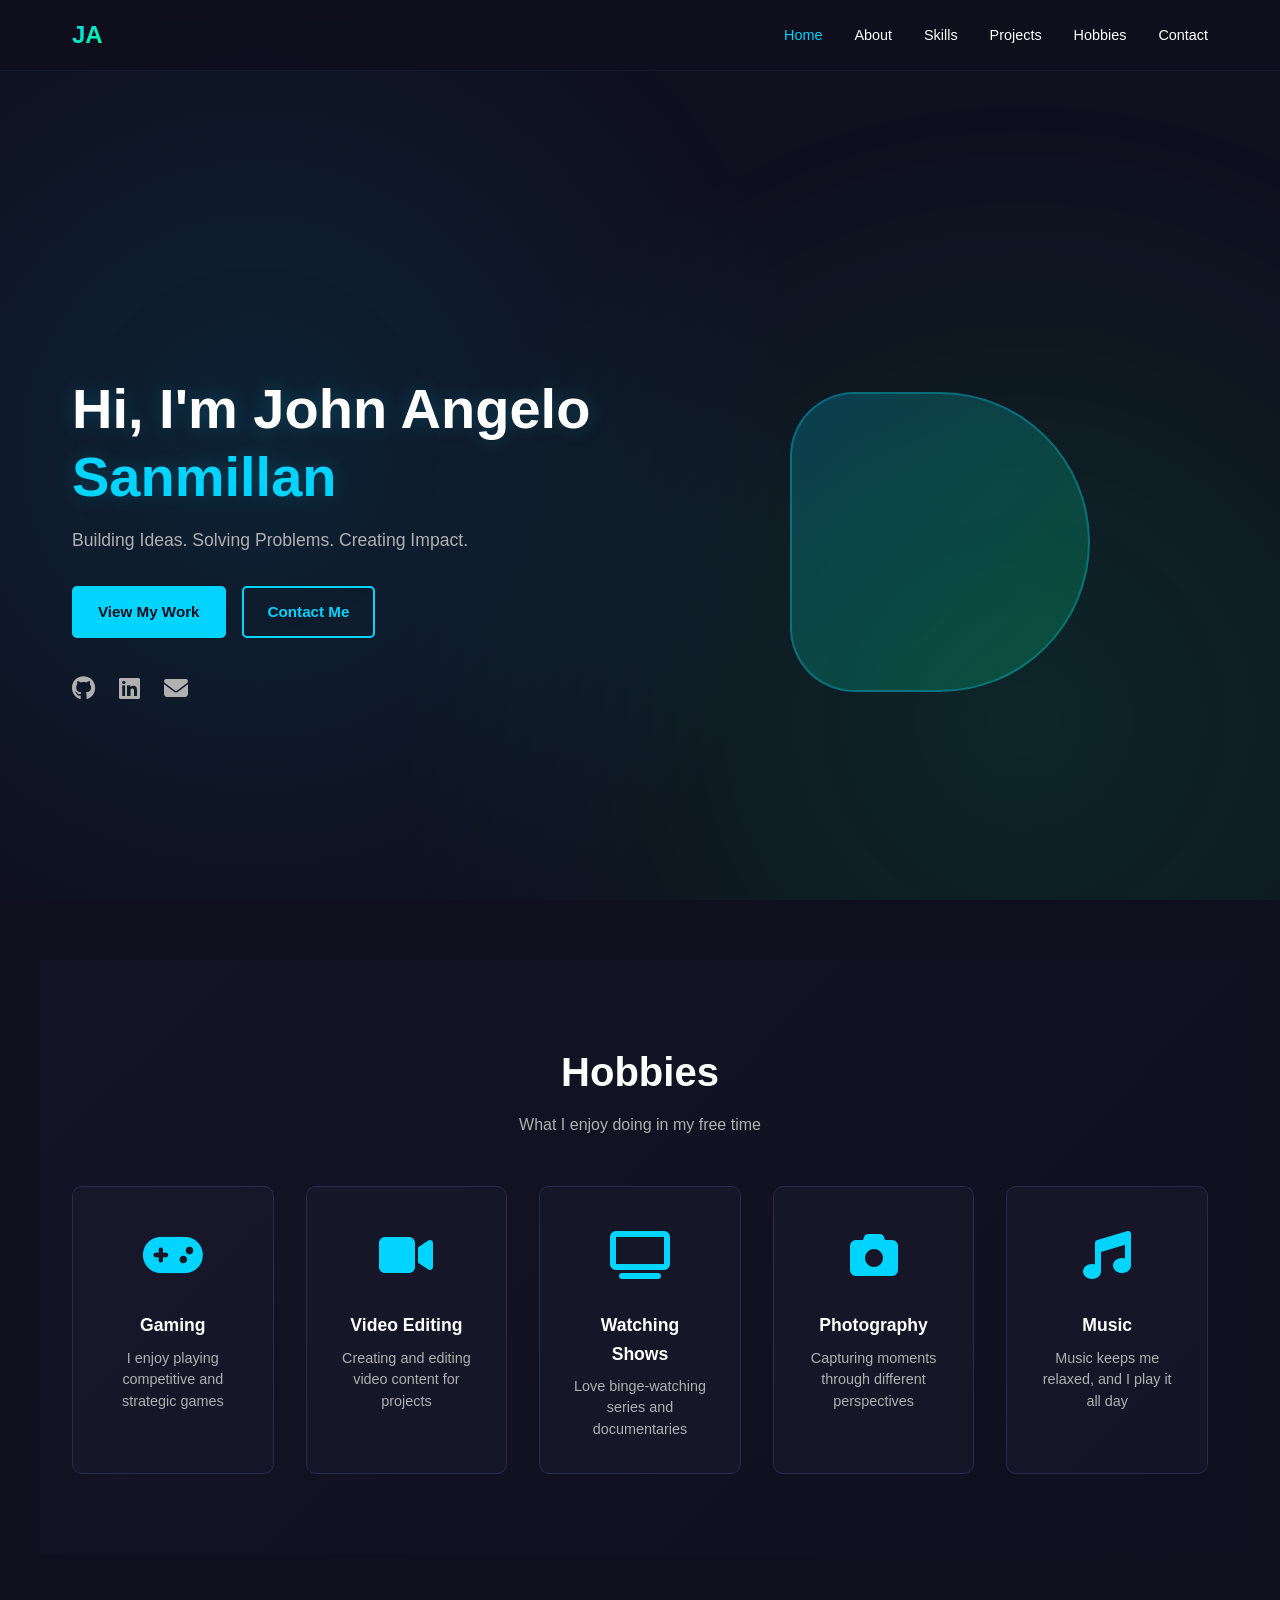
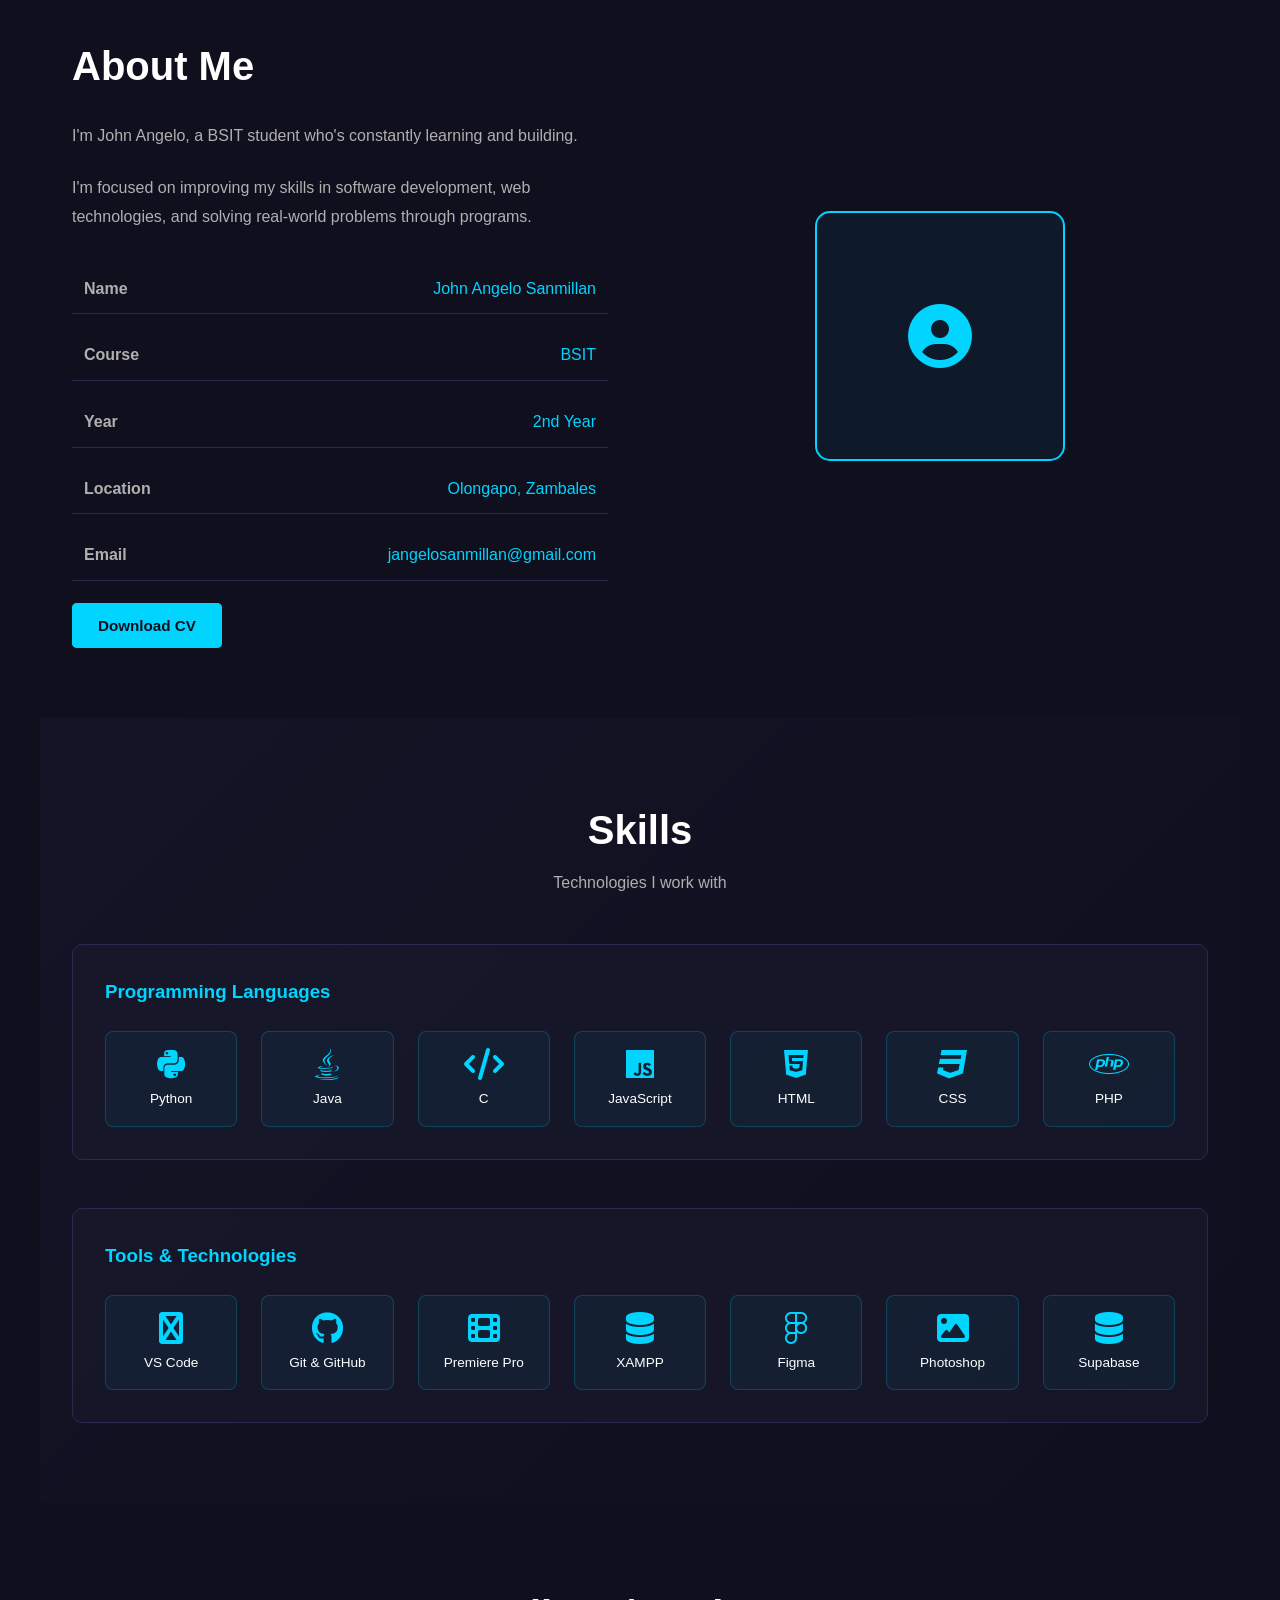
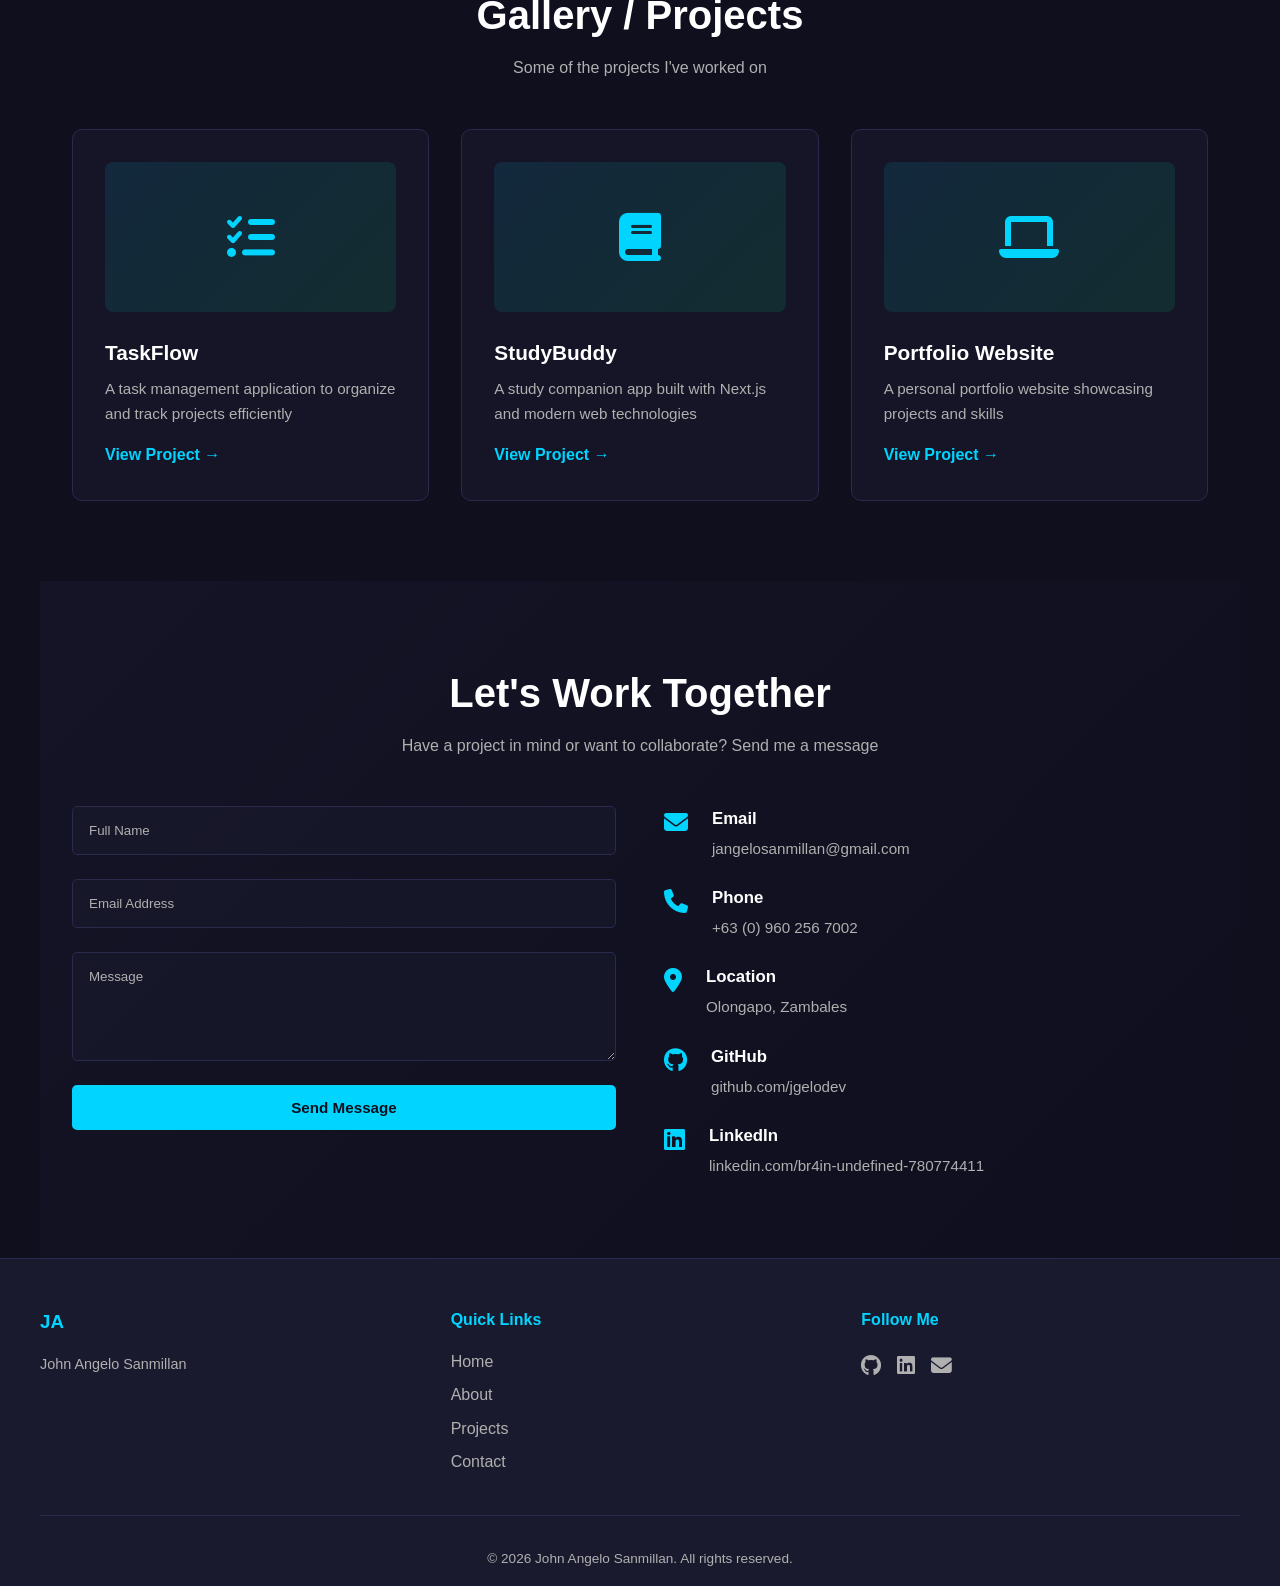
==== index.html @ e3acbece "Initial portfolio commit" ====
<!DOCTYPE html>
<html lang="en">
<head>
    <meta charset="UTF-8">
    <meta name="viewport" content="width=device-width, initial-scale=1.0">
    <title>John Angelo Sanmillan - Portfolio</title>
    <link rel="stylesheet" href="styles.css">
    <link rel="stylesheet" href="https://cdnjs.cloudflare.com/ajax/libs/font-awesome/6.4.0/css/all.min.css">
</head>
<body>
    <!-- Navigation -->
    <nav class="navbar">
        <div class="nav-container">
            <div class="logo">JA</div>
            <ul class="nav-menu">
                <li><a href="#home" class="nav-link">Home</a></li>
                <li><a href="#about" class="nav-link">About</a></li>
                <li><a href="#skills" class="nav-link">Skills</a></li>
                <li><a href="#projects" class="nav-link">Projects</a></li>
                <li><a href="#hobbies" class="nav-link">Hobbies</a></li>
                <li><a href="#contact" class="nav-link">Contact</a></li>
            </ul>
            <div class="hamburger">
                <span></span>
                <span></span>
                <span></span>
            </div>
        </div>
    </nav>

    <!-- Hero Section -->
    <section id="home" class="hero">
        <div class="hero-content">
            <h1>Hi, I'm John Angelo<br><span class="highlight">Sanmillan</span></h1>
            <p class="tagline">Building Ideas. Solving Problems. Creating Impact.</p>
            <div class="hero-buttons">
                <a href="#projects" class="btn btn-primary">View My Work</a>
                <a href="#contact" class="btn btn-secondary">Contact Me</a>
            </div>
            <div class="social-links">
                <a href="https://github.com" target="_blank" rel="noopener noreferrer" aria-label="GitHub"><i class="fab fa-github"></i></a>
                <a href="https://linkedin.com" target="_blank" rel="noopener noreferrer" aria-label="LinkedIn"><i class="fab fa-linkedin"></i></a>
                <a href="mailto:jangelosanmillan@gmail.com" aria-label="Email"><i class="fas fa-envelope"></i></a>
            </div>
        </div>
        <div class="hero-illustration">
            <div class="floating-shape"></div>
        </div>
    </section>

    <!-- Hobbies Section -->
    <section id="hobbies" class="hobbies">
        <h2>Hobbies</h2>
        <p class="section-subtitle">What I enjoy doing in my free time</p>
        <div class="hobbies-grid">
            <div class="hobby-card">
                <div class="hobby-icon">
                    <i class="fas fa-gamepad"></i>
                </div>
                <h3>Gaming</h3>
                <p>I enjoy playing competitive and strategic games</p>
            </div>
            <div class="hobby-card">
                <div class="hobby-icon">
                    <i class="fas fa-video"></i>
                </div>
                <h3>Video Editing</h3>
                <p>Creating and editing video content for projects</p>
            </div>
            <div class="hobby-card">
                <div class="hobby-icon">
                    <i class="fas fa-tv"></i>
                </div>
                <h3>Watching Shows</h3>
                <p>Love binge-watching series and documentaries</p>
            </div>
            <div class="hobby-card">
                <div class="hobby-icon">
                    <i class="fas fa-camera"></i>
                </div>
                <h3>Photography</h3>
                <p>Capturing moments through different perspectives</p>
            </div>
            <div class="hobby-card">
                <div class="hobby-icon">
                    <i class="fas fa-music"></i>
                </div>
                <h3>Music</h3>
                <p>Music keeps me relaxed, and I play it all day</p>
            </div>
        </div>
    </section>

    <!-- About Section -->
    <section id="about" class="about">
        <div class="about-content">
            <h2>About Me</h2>
            <p>I'm John Angelo, a BSIT student who's constantly learning and building.</p>
            <p>I'm focused on improving my skills in software development, web technologies, and solving real-world problems through programs.</p>
            <div class="about-info">
                <div class="info-item">
                    <span class="label">Name</span>
                    <span class="value">John Angelo Sanmillan</span>
                </div>
                <div class="info-item">
                    <span class="label">Course</span>
                    <span class="value">BSIT</span>
                </div>
                <div class="info-item">
                    <span class="label">Year</span>
                    <span class="value">2nd Year</span>
                </div>
                <div class="info-item">
                    <span class="label">Location</span>
                    <span class="value">Olongapo, Zambales</span>
                </div>
                <div class="info-item">
                    <span class="label">Email</span>
                    <span class="value">jangelosanmillan@gmail.com</span>
                </div>
            </div>
            <a href="#" class="btn btn-primary">Download CV</a>
        </div>
        <div class="about-image">
            <div class="image-placeholder">
                <i class="fas fa-user-circle"></i>
            </div>
        </div>
    </section>

    <!-- Skills Section -->
    <section id="skills" class="skills">
        <h2>Skills</h2>
        <p class="section-subtitle">Technologies I work with</p>

        <div class="skills-container">
            <div class="skill-category">
                <h3>Programming Languages</h3>
                <div class="skill-items">
                    <div class="skill-item">
                        <i class="fab fa-python"></i>
                        <span>Python</span>
                    </div>
                    <div class="skill-item">
                        <i class="fab fa-java"></i>
                        <span>Java</span>
                    </div>
                    <div class="skill-item">
                        <i class="fas fa-code"></i>
                        <span>C</span>
                    </div>
                    <div class="skill-item">
                        <i class="fab fa-js"></i>
                        <span>JavaScript</span>
                    </div>
                    <div class="skill-item">
                        <i class="fab fa-html5"></i>
                        <span>HTML</span>
                    </div>
                    <div class="skill-item">
                        <i class="fab fa-css3"></i>
                        <span>CSS</span>
                    </div>
                    <div class="skill-item">
                        <i class="fab fa-php"></i>
                        <span>PHP</span>
                    </div>
                </div>
            </div>

            <div class="skill-category">
                <h3>Tools & Technologies</h3>
                <div class="skill-items">
                    <div class="skill-item">
                        <i class="fab fa-code"></i>
                        <span>VS Code</span>
                    </div>
                    <div class="skill-item">
                        <i class="fab fa-github"></i>
                        <span>Git & GitHub</span>
                    </div>
                    <div class="skill-item">
                        <i class="fas fa-film"></i>
                        <span>Premiere Pro</span>
                    </div>
                    <div class="skill-item">
                        <i class="fas fa-database"></i>
                        <span>XAMPP</span>
                    </div>
                    <div class="skill-item">
                        <i class="fab fa-figma"></i>
                        <span>Figma</span>
                    </div>
                    <div class="skill-item">
                        <i class="fas fa-image"></i>
                        <span>Photoshop</span>
                    </div>
                    <div class="skill-item">
                        <i class="fas fa-database"></i>
                        <span>Supabase</span>
                    </div>
                </div>
            </div>
        </div>
    </section>

    <!-- Projects Section -->
    <section id="projects" class="projects">
        <h2>Gallery / Projects</h2>
        <p class="section-subtitle">Some of the projects I've worked on</p>

        <div class="projects-container">
            <div class="project-card">
                <div class="project-image">
                    <i class="fas fa-tasks"></i>
                </div>
                <h3>TaskFlow</h3>
                <p>A task management application to organize and track projects efficiently</p>
                <a href="#" class="project-link">View Project →</a>
            </div>

            <div class="project-card">
                <div class="project-image">
                    <i class="fas fa-book"></i>
                </div>
                <h3>StudyBuddy</h3>
                <p>A study companion app built with Next.js and modern web technologies</p>
                <a href="#" class="project-link">View Project →</a>
            </div>

            <div class="project-card">
                <div class="project-image">
                    <i class="fas fa-laptop"></i>
                </div>
                <h3>Portfolio Website</h3>
                <p>A personal portfolio website showcasing projects and skills</p>
                <a href="#" class="project-link">View Project →</a>
            </div>
        </div>
    </section>

    <!-- Contact Section -->
    <section id="contact" class="contact">
        <h2>Let's Work Together</h2>
        <p class="section-subtitle">Have a project in mind or want to collaborate? Send me a message</p>

        <div class="contact-container">
            <form class="contact-form" id="contactForm">
                <div class="form-group">
                    <input type="text" placeholder="Full Name" required>
                </div>
                <div class="form-group">
                    <input type="email" placeholder="Email Address" required>
                </div>
                <div class="form-group">
                    <textarea placeholder="Message" rows="5" required></textarea>
                </div>
                <button type="submit" class="btn btn-primary">Send Message</button>
            </form>

            <div class="contact-info">
                <div class="contact-item">
                    <i class="fas fa-envelope"></i>
                    <div>
                        <h4>Email</h4>
                        <p>jangelosanmillan@gmail.com</p>
                    </div>
                </div>
                <div class="contact-item">
                    <i class="fas fa-phone"></i>
                    <div>
                        <h4>Phone</h4>
                        <p>+63 (0) 960 256 7002</p>
                    </div>
                </div>
                <div class="contact-item">
                    <i class="fas fa-map-marker-alt"></i>
                    <div>
                        <h4>Location</h4>
                        <p>Olongapo, Zambales</p>
                    </div>
                </div>
                <div class="contact-item">
                    <i class="fab fa-github"></i>
                    <div>
                        <h4>GitHub</h4>
                        <p>github.com/jgelodev</p>
                    </div>
                </div>
                <div class="contact-item">
                    <i class="fab fa-linkedin"></i>
                    <div>
                        <h4>LinkedIn</h4>
                        <p>linkedin.com/br4in-undefined-780774411</p>
                    </div>
                </div>
            </div>
        </div>
    </section>

    <!-- Footer -->
    <footer class="footer">
        <div class="footer-content">
            <div class="footer-section">
                <h3>JA</h3>
                <p>John Angelo Sanmillan</p>
            </div>
            <div class="footer-section">
                <h4>Quick Links</h4>
                <ul>
                    <li><a href="#home">Home</a></li>
                    <li><a href="#about">About</a></li>
                    <li><a href="#projects">Projects</a></li>
                    <li><a href="#contact">Contact</a></li>
                </ul>
            </div>
            <div class="footer-section">
                <h4>Follow Me</h4>
                <div class="social-footer">
                    <a href="https://github.com" target="_blank" rel="noopener noreferrer"><i class="fab fa-github"></i></a>
                    <a href="https://linkedin.com" target="_blank" rel="noopener noreferrer"><i class="fab fa-linkedin"></i></a>
                    <a href="mailto:jangelosanmillan@gmail.com"><i class="fas fa-envelope"></i></a>
                </div>
            </div>
        </div>
        <div class="footer-bottom">
            <p>&copy; 2026 John Angelo Sanmillan. All rights reserved.</p>
        </div>
    </footer>

    <script src="script.js"></script>
</body>
</html>
---- styles.css ----
/* Root Variables */
:root {
    --primary-color: #00d4ff;
    --secondary-color: #1a1a2e;
    --text-primary: #ffffff;
    --text-secondary: #b0b0b0;
    --bg-dark: #0f0f1e;
    --bg-darker: #0a0a14;
    --border-color: #2a2a4e;
    --accent: #00ff88;
}

/* Global Styles */
* {
    margin: 0;
    padding: 0;
    box-sizing: border-box;
}

html {
    scroll-behavior: smooth;
}

body {
    font-family: 'Segoe UI', Tahoma, Geneva, Verdana, sans-serif;
    background-color: var(--bg-dark);
    color: var(--text-primary);
    line-height: 1.6;
    overflow-x: hidden;
}

/* Background Animation */
body::before {
    content: '';
    position: fixed;
    top: 0;
    left: 0;
    width: 100%;
    height: 100%;
    background: radial-gradient(circle at 20% 50%, rgba(0, 212, 255, 0.1) 0%, transparent 50%),
                radial-gradient(circle at 80% 80%, rgba(0, 255, 136, 0.1) 0%, transparent 50%);
    pointer-events: none;
    z-index: -1;
}

/* Navigation */
.navbar {
    position: fixed;
    top: 0;
    width: 100%;
    background: rgba(15, 15, 30, 0.95);
    backdrop-filter: blur(10px);
    border-bottom: 1px solid var(--border-color);
    z-index: 1000;
    padding: 1rem 0;
}

.nav-container {
    max-width: 1200px;
    margin: 0 auto;
    padding: 0 2rem;
    display: flex;
    justify-content: space-between;
    align-items: center;
}

.logo {
    font-size: 1.5rem;
    font-weight: bold;
    color: var(--primary-color);
    background: linear-gradient(135deg, var(--primary-color), var(--accent));
    -webkit-background-clip: text;
    -webkit-text-fill-color: transparent;
    background-clip: text;
}

.nav-menu {
    display: flex;
    list-style: none;
    gap: 2rem;
}

.nav-link {
    color: var(--text-primary);
    text-decoration: none;
    transition: color 0.3s ease;
    font-size: 0.9rem;
}

.nav-link:hover {
    color: var(--primary-color);
}

.hamburger {
    display: none;
    flex-direction: column;
    cursor: pointer;
    gap: 0.5rem;
}

.hamburger span {
    width: 25px;
    height: 3px;
    background: var(--primary-color);
    transition: 0.3s ease;
}

/* Hero Section */
.hero {
    min-height: 100vh;
    display: flex;
    align-items: center;
    justify-content: space-between;
    max-width: 1200px;
    margin: 0 auto;
    padding: 6rem 2rem 2rem;
    gap: 4rem;
    margin-top: 60px;
}

.hero-content {
    flex: 1;
}

.hero h1 {
    font-size: 3.5rem;
    line-height: 1.2;
    margin-bottom: 1rem;
    text-shadow: 0 0 20px rgba(0, 212, 255, 0.2);
}

.hero h1 .highlight {
    color: var(--primary-color);
}

.tagline {
    font-size: 1.1rem;
    color: var(--text-secondary);
    margin-bottom: 2rem;
}

.hero-buttons {
    display: flex;
    gap: 1rem;
    margin-bottom: 2rem;
    flex-wrap: wrap;
}

.btn {
    padding: 0.75rem 1.5rem;
    border: 2px solid var(--primary-color);
    border-radius: 5px;
    text-decoration: none;
    font-weight: 600;
    cursor: pointer;
    transition: all 0.3s ease;
    font-size: 0.95rem;
}

.btn-primary {
    background: var(--primary-color);
    color: var(--bg-dark);
}

.btn-primary:hover {
    background: transparent;
    color: var(--primary-color);
    box-shadow: 0 0 20px rgba(0, 212, 255, 0.4);
}

.btn-secondary {
    background: transparent;
    color: var(--primary-color);
}

.btn-secondary:hover {
    background: var(--primary-color);
    color: var(--bg-dark);
    box-shadow: 0 0 20px rgba(0, 212, 255, 0.4);
}

.social-links {
    display: flex;
    gap: 1.5rem;
    font-size: 1.5rem;
}

.social-links a {
    color: var(--text-secondary);
    transition: color 0.3s ease;
}

.social-links a:hover {
    color: var(--primary-color);
}

.hero-illustration {
    flex: 1;
    display: flex;
    justify-content: center;
    align-items: center;
}

.floating-shape {
    width: 300px;
    height: 300px;
    background: linear-gradient(135deg, rgba(0, 212, 255, 0.2), rgba(0, 255, 136, 0.2));
    border-radius: 30% 70% 70% 30%;
    border: 2px solid rgba(0, 212, 255, 0.3);
    animation: float 6s ease-in-out infinite;
}

@keyframes float {
    0%, 100% { transform: translateY(0px); }
    50% { transform: translateY(-20px); }
}

/* Hobbies Section */
.hobbies {
    padding: 5rem 2rem;
    background: linear-gradient(135deg, rgba(26, 26, 46, 0.5) 0%, rgba(15, 15, 30, 0.5) 100%);
    max-width: 1200px;
    margin: 0 auto;
}

.hobbies h2 {
    font-size: 2.5rem;
    margin-bottom: 0.5rem;
    text-align: center;
}

.section-subtitle {
    color: var(--text-secondary);
    text-align: center;
    margin-bottom: 3rem;
    font-size: 1rem;
}

.hobbies-grid {
    display: grid;
    grid-template-columns: repeat(auto-fit, minmax(180px, 1fr));
    gap: 2rem;
}

.hobby-card {
    background: rgba(26, 26, 46, 0.6);
    border: 1px solid var(--border-color);
    padding: 2rem;
    border-radius: 10px;
    text-align: center;
    transition: all 0.3s ease;
}

.hobby-card:hover {
    border-color: var(--primary-color);
    background: rgba(0, 212, 255, 0.05);
    transform: translateY(-5px);
    box-shadow: 0 10px 30px rgba(0, 212, 255, 0.1);
}

.hobby-icon {
    font-size: 3rem;
    color: var(--primary-color);
    margin-bottom: 1rem;
}

.hobby-card h3 {
    margin-bottom: 0.5rem;
    font-size: 1.1rem;
}

.hobby-card p {
    color: var(--text-secondary);
    font-size: 0.9rem;
    line-height: 1.5;
}

/* About Section */
.about {
    padding: 5rem 2rem;
    max-width: 1200px;
    margin: 0 auto;
    display: grid;
    grid-template-columns: 1fr 1fr;
    gap: 4rem;
    align-items: center;
}

.about-content h2 {
    font-size: 2.5rem;
    margin-bottom: 1.5rem;
}

.about-content p {
    color: var(--text-secondary);
    margin-bottom: 1.5rem;
    line-height: 1.8;
}

.about-info {
    display: grid;
    gap: 1rem;
    margin: 2rem 0;
}

.info-item {
    display: flex;
    justify-content: space-between;
    padding: 0.75rem;
    border-bottom: 1px solid var(--border-color);
}

.info-item .label {
    color: var(--text-secondary);
    font-weight: 600;
}

.info-item .value {
    color: var(--primary-color);
}

.about-image {
    display: flex;
    justify-content: center;
    align-items: center;
}

.image-placeholder {
    width: 250px;
    height: 250px;
    border: 2px solid var(--primary-color);
    border-radius: 15px;
    display: flex;
    align-items: center;
    justify-content: center;
    background: rgba(0, 212, 255, 0.05);
    font-size: 4rem;
    color: var(--primary-color);
}

/* Skills Section */
.skills {
    padding: 5rem 2rem;
    background: linear-gradient(135deg, rgba(26, 26, 46, 0.5) 0%, rgba(15, 15, 30, 0.5) 100%);
    max-width: 1200px;
    margin: 0 auto;
}

.skills h2 {
    font-size: 2.5rem;
    margin-bottom: 0.5rem;
    text-align: center;
}

.skills-container {
    display: grid;
    gap: 3rem;
}

.skill-category {
    background: rgba(26, 26, 46, 0.6);
    padding: 2rem;
    border-radius: 10px;
    border: 1px solid var(--border-color);
}

.skill-category h3 {
    margin-bottom: 1.5rem;
    color: var(--primary-color);
}

.skill-items {
    display: grid;
    grid-template-columns: repeat(auto-fit, minmax(120px, 1fr));
    gap: 1.5rem;
}

.skill-item {
    display: flex;
    flex-direction: column;
    align-items: center;
    gap: 0.5rem;
    padding: 1rem;
    border-radius: 8px;
    background: rgba(0, 212, 255, 0.05);
    border: 1px solid rgba(0, 212, 255, 0.2);
    transition: all 0.3s ease;
}

.skill-item:hover {
    border-color: var(--primary-color);
    background: rgba(0, 212, 255, 0.15);
    transform: translateY(-3px);
}

.skill-item i {
    font-size: 2rem;
    color: var(--primary-color);
}

.skill-item span {
    font-size: 0.85rem;
    text-align: center;
    color: var(--text-primary);
}

/* Projects Section */
.projects {
    padding: 5rem 2rem;
    max-width: 1200px;
    margin: 0 auto;
}

.projects h2 {
    font-size: 2.5rem;
    margin-bottom: 0.5rem;
    text-align: center;
}

.projects-container {
    display: grid;
    grid-template-columns: repeat(auto-fit, minmax(300px, 1fr));
    gap: 2rem;
    margin-top: 3rem;
}

.project-card {
    background: rgba(26, 26, 46, 0.6);
    border: 1px solid var(--border-color);
    border-radius: 10px;
    padding: 2rem;
    transition: all 0.3s ease;
    overflow: hidden;
}

.project-card:hover {
    border-color: var(--primary-color);
    background: rgba(0, 212, 255, 0.05);
    transform: translateY(-8px);
    box-shadow: 0 15px 40px rgba(0, 212, 255, 0.2);
}

.project-image {
    width: 100%;
    height: 150px;
    background: linear-gradient(135deg, rgba(0, 212, 255, 0.1), rgba(0, 255, 136, 0.1));
    border-radius: 8px;
    display: flex;
    align-items: center;
    justify-content: center;
    font-size: 3rem;
    color: var(--primary-color);
    margin-bottom: 1.5rem;
}

.project-card h3 {
    margin-bottom: 0.5rem;
    font-size: 1.3rem;
}

.project-card p {
    color: var(--text-secondary);
    margin-bottom: 1rem;
    font-size: 0.95rem;
}

.project-link {
    color: var(--primary-color);
    text-decoration: none;
    font-weight: 600;
    transition: color 0.3s ease;
}

.project-link:hover {
    color: var(--accent);
}

/* Contact Section */
.contact {
    padding: 5rem 2rem;
    background: linear-gradient(135deg, rgba(26, 26, 46, 0.5) 0%, rgba(15, 15, 30, 0.5) 100%);
    max-width: 1200px;
    margin: 0 auto;
}

.contact h2 {
    font-size: 2.5rem;
    margin-bottom: 0.5rem;
    text-align: center;
}

.contact-container {
    display: grid;
    grid-template-columns: 1fr 1fr;
    gap: 3rem;
    margin-top: 3rem;
}

.contact-form {
    display: flex;
    flex-direction: column;
    gap: 1.5rem;
}

.form-group {
    display: flex;
}

.form-group input,
.form-group textarea {
    width: 100%;
    padding: 1rem;
    background: rgba(26, 26, 46, 0.6);
    border: 1px solid var(--border-color);
    border-radius: 5px;
    color: var(--text-primary);
    font-family: inherit;
    transition: all 0.3s ease;
}

.form-group input:focus,
.form-group textarea:focus {
    outline: none;
    border-color: var(--primary-color);
    background: rgba(26, 26, 46, 0.8);
    box-shadow: 0 0 10px rgba(0, 212, 255, 0.2);
}

.form-group input::placeholder,
.form-group textarea::placeholder {
    color: var(--text-secondary);
}

.contact-info {
    display: flex;
    flex-direction: column;
    gap: 1.5rem;
}

.contact-item {
    display: flex;
    gap: 1.5rem;
    align-items: flex-start;
}

.contact-item i {
    font-size: 1.5rem;
    color: var(--primary-color);
    margin-top: 0.25rem;
}

.contact-item h4 {
    margin-bottom: 0.25rem;
    font-size: 1.05rem;
}

.contact-item p {
    color: var(--text-secondary);
    font-size: 0.95rem;
}

/* Footer */
.footer {
    background: var(--secondary-color);
    border-top: 1px solid var(--border-color);
    padding: 3rem 2rem 1rem;
}

.footer-content {
    max-width: 1200px;
    margin: 0 auto;
    display: grid;
    grid-template-columns: repeat(auto-fit, minmax(250px, 1fr));
    gap: 2rem;
    margin-bottom: 2rem;
}

.footer-section h3,
.footer-section h4 {
    margin-bottom: 1rem;
    color: var(--primary-color);
}

.footer-section p {
    color: var(--text-secondary);
    font-size: 0.9rem;
}

.footer-section ul {
    list-style: none;
}

.footer-section ul li {
    margin-bottom: 0.5rem;
}

.footer-section ul li a {
    color: var(--text-secondary);
    text-decoration: none;
    transition: color 0.3s ease;
}

.footer-section ul li a:hover {
    color: var(--primary-color);
}

.social-footer {
    display: flex;
    gap: 1rem;
    font-size: 1.3rem;
}

.social-footer a {
    color: var(--text-secondary);
    transition: color 0.3s ease;
}

.social-footer a:hover {
    color: var(--primary-color);
}

.footer-bottom {
    max-width: 1200px;
    margin: 0 auto;
    padding-top: 2rem;
    border-top: 1px solid var(--border-color);
    text-align: center;
    color: var(--text-secondary);
    font-size: 0.85rem;
}

/* Responsive Design */
@media (max-width: 768px) {
    .nav-menu {
        display: none;
    }

    .hamburger {
        display: flex;
    }

    .hero {
        flex-direction: column;
        padding: 5rem 2rem 2rem;
        text-align: center;
    }

    .hero h1 {
        font-size: 2.2rem;
    }

    .floating-shape {
        width: 200px;
        height: 200px;
    }

    .hero-illustration {
        order: -1;
    }

    .hobbies-grid {
        grid-template-columns: repeat(auto-fit, minmax(150px, 1fr));
        gap: 1rem;
    }

    .about {
        grid-template-columns: 1fr;
        gap: 2rem;
    }

    .image-placeholder {
        width: 200px;
        height: 200px;
    }

    .contact-container {
        grid-template-columns: 1fr;
    }

    .skill-items {
        grid-template-columns: repeat(auto-fit, minmax(100px, 1fr));
    }

    .projects-container {
        grid-template-columns: 1fr;
    }
}

@media (max-width: 480px) {
    .nav-container {
        padding: 0 1rem;
    }

    .hero {
        padding: 4rem 1rem 2rem;
        margin-top: 50px;
    }

    .hero h1 {
        font-size: 1.8rem;
    }

    .floating-shape {
        width: 150px;
        height: 150px;
    }

    .hero-buttons {
        flex-direction: column;
    }

    .btn {
        width: 100%;
        text-align: center;
    }

    .hobbies,
    .about,
    .skills,
    .projects,
    .contact {
        padding: 3rem 1rem;
    }

    h2 {
        font-size: 2rem;
    }

    .skill-items {
        grid-template-columns: repeat(3, 1fr);
    }
}
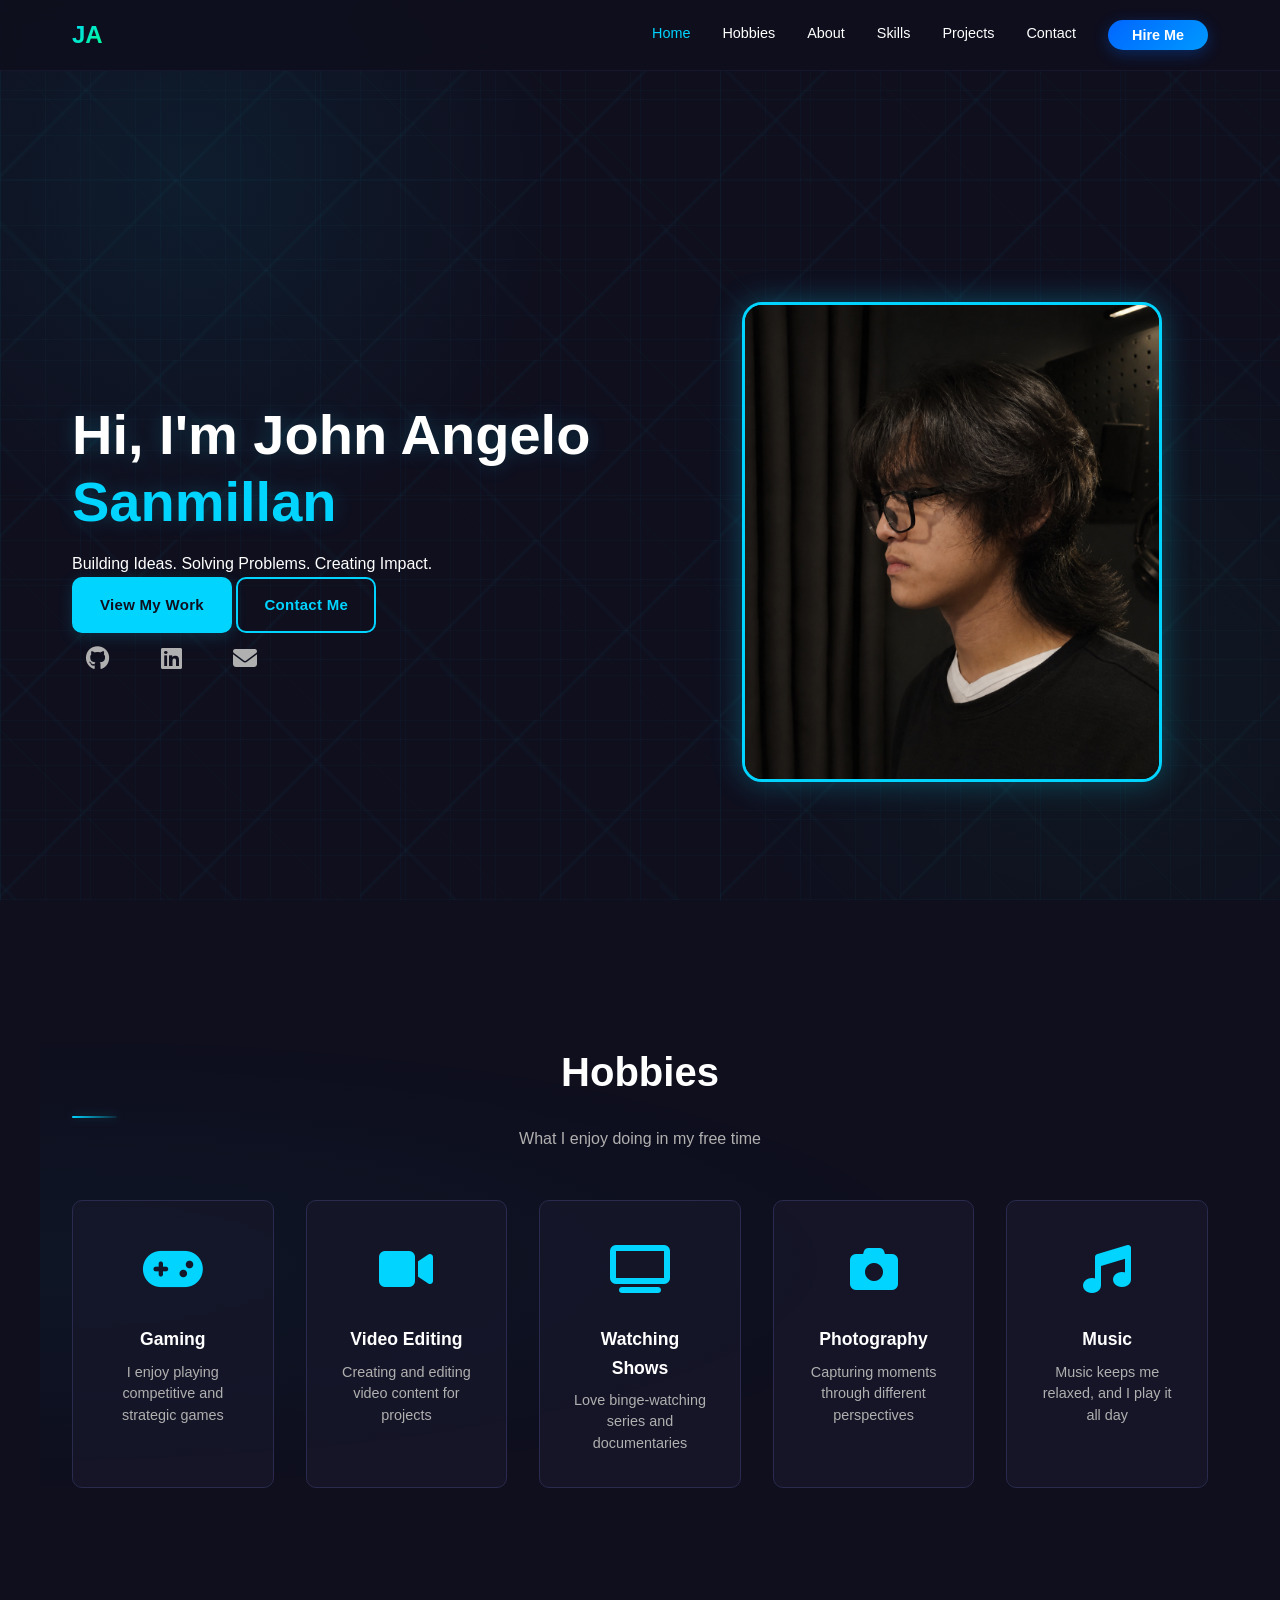
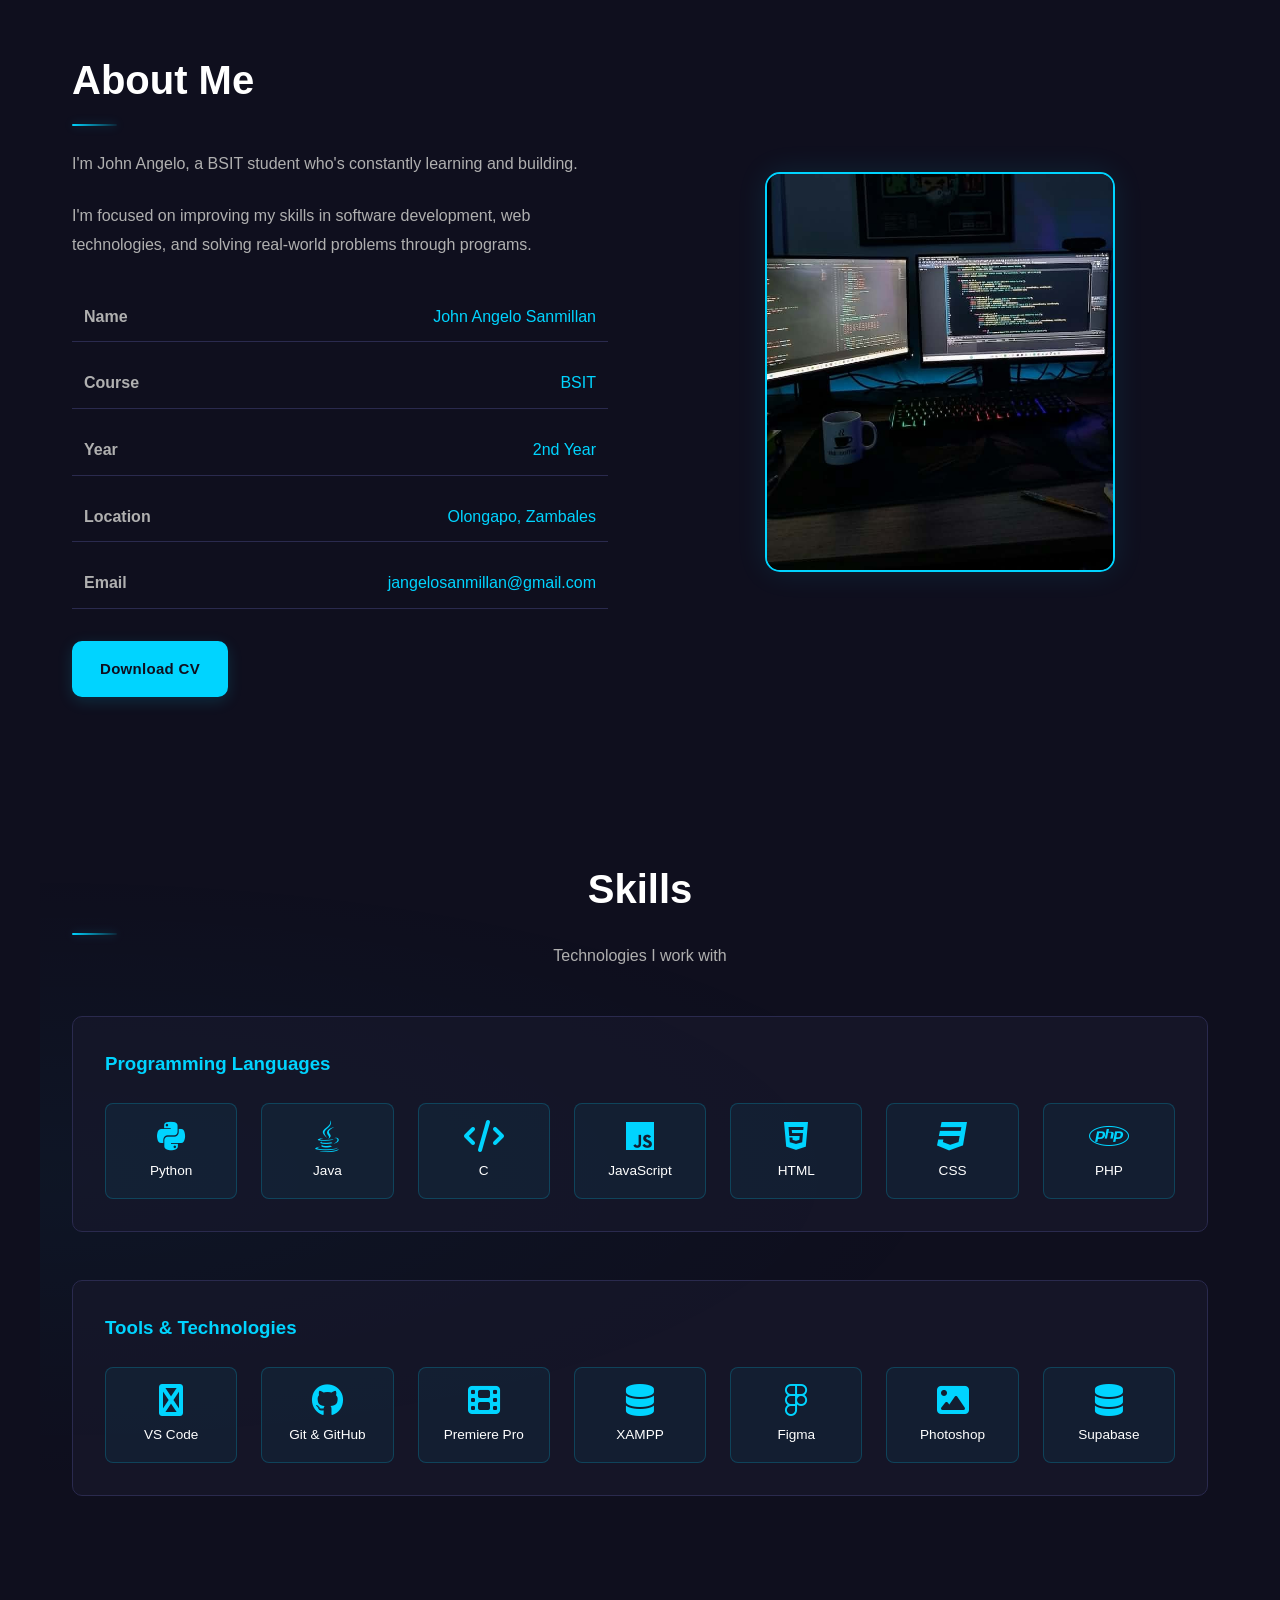
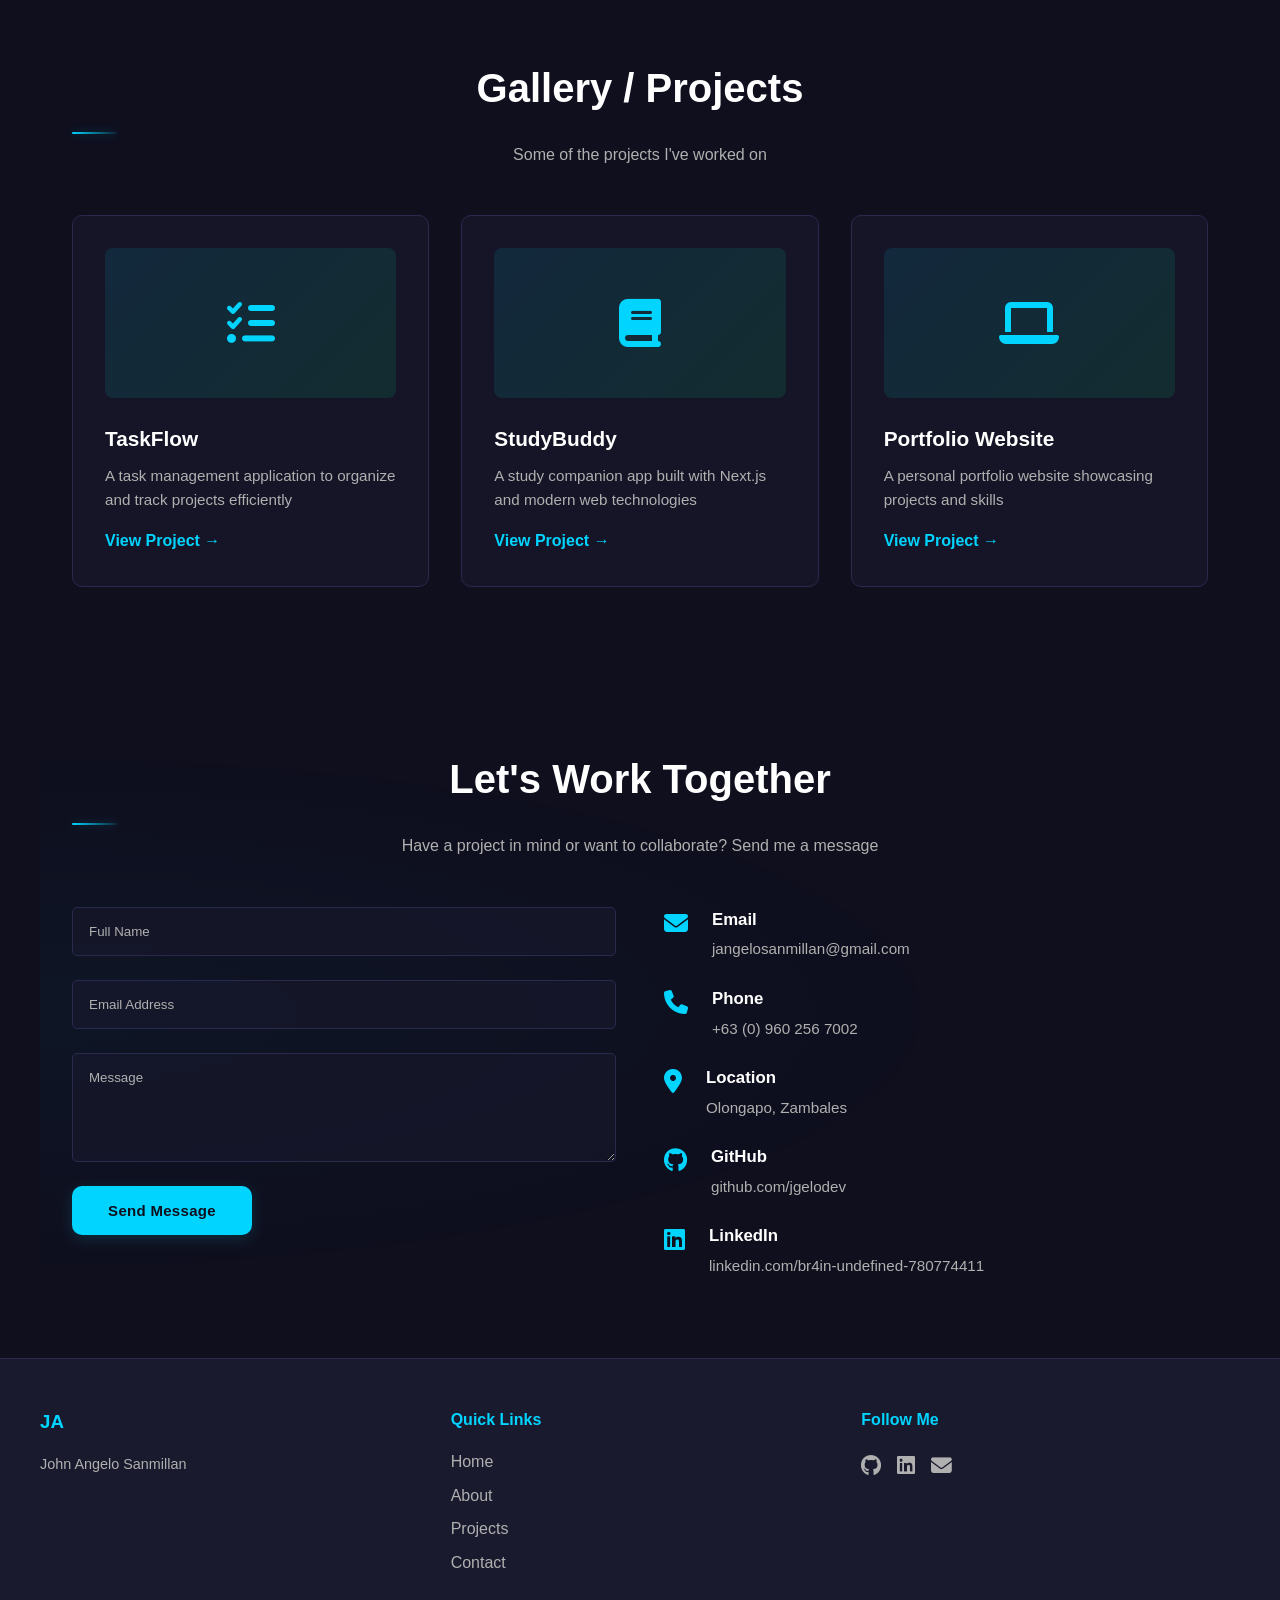
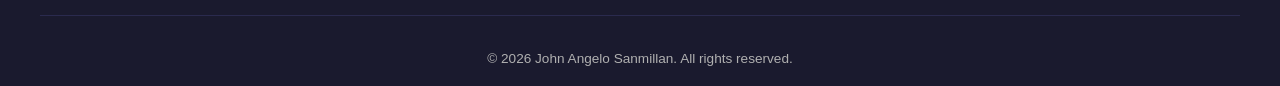
==== commit ab9ea2c6: "Add Hire Me button, responsive styling, and update social links" ====
--- a/index.html
+++ b/index.html
@@ -14,11 +14,13 @@
             <div class="logo">JA</div>
             <ul class="nav-menu">
                 <li><a href="#home" class="nav-link">Home</a></li>
+                <li><a href="#hobbies" class="nav-link">Hobbies</a></li>
                 <li><a href="#about" class="nav-link">About</a></li>
                 <li><a href="#skills" class="nav-link">Skills</a></li>
                 <li><a href="#projects" class="nav-link">Projects</a></li>
-                <li><a href="#hobbies" class="nav-link">Hobbies</a></li>
+
                 <li><a href="#contact" class="nav-link">Contact</a></li>
+                <li><a href="#contact" class="nav-link hire-me-btn">Hire Me</a></li>
             </ul>
             <div class="hamburger">
                 <span></span>
@@ -38,14 +40,14 @@
                 <a href="#contact" class="btn btn-secondary">Contact Me</a>
             </div>
             <div class="social-links">
-                <a href="https://github.com" target="_blank" rel="noopener noreferrer" aria-label="GitHub"><i class="fab fa-github"></i></a>
-                <a href="https://linkedin.com" target="_blank" rel="noopener noreferrer" aria-label="LinkedIn"><i class="fab fa-linkedin"></i></a>
-                <a href="mailto:jangelosanmillan@gmail.com" aria-label="Email"><i class="fas fa-envelope"></i></a>
-            </div>
+    <a href="https://github.com/jgelodev" target="_blank" rel="noopener noreferrer" aria-label="GitHub"><i class="fab fa-github"></i></a>
+    <a href="https://linkedin.com/in/br4in-undefined-780774411/?isSelfProfile=true" target="_blank" rel="noopener noreferrer" aria-label="LinkedIn"><i class="fab fa-linkedin"></i></a>
+    <a href="mailto:jangelosanmillan@gmail.com" aria-label="Email"><i class="fas fa-envelope"></i></a>
+</div>
         </div>
         <div class="hero-illustration">
-            <div class="floating-shape"></div>
-        </div>
+    <img src="gelopic.png" alt="John Angelo Sanmillan" class="profile-image">
+</div>
     </section>
 
     <!-- Hobbies Section -->
@@ -122,10 +124,8 @@
             <a href="#" class="btn btn-primary">Download CV</a>
         </div>
         <div class="about-image">
-            <div class="image-placeholder">
-                <i class="fas fa-user-circle"></i>
-            </div>
-        </div>
+    <img src="pcfr.jpg" alt="Dev Setup" class="image-placeholder">
+</div>
     </section>
 
     <!-- Skills Section -->
@@ -317,8 +317,8 @@
             <div class="footer-section">
                 <h4>Follow Me</h4>
                 <div class="social-footer">
-                    <a href="https://github.com" target="_blank" rel="noopener noreferrer"><i class="fab fa-github"></i></a>
-                    <a href="https://linkedin.com" target="_blank" rel="noopener noreferrer"><i class="fab fa-linkedin"></i></a>
+                    <a href="https://github.com/jgelodev" target="_blank" rel="noopener noreferrer"><i class="fab fa-github"></i></a>
+                    <a href="https://www.linkedin.com/in/br4in-undefined-780774411/?isSelfProfile=true" target="_blank" rel="noopener noreferrer"><i class="fab fa-linkedin"></i></a>
                     <a href="mailto:jangelosanmillan@gmail.com"><i class="fas fa-envelope"></i></a>
                 </div>
             </div>
--- a/styles.css
+++ b/styles.css
@@ -23,13 +23,53 @@
 
 body {
     font-family: 'Segoe UI', Tahoma, Geneva, Verdana, sans-serif;
-    background-color: var(--bg-dark);
+    background-color: #0f0f1e;
     color: var(--text-primary);
     line-height: 1.6;
     overflow-x: hidden;
-}
-
-/* Background Animation */
+    background-image:
+        radial-gradient(
+            circle at 15% 20%,
+            rgba(0, 212, 255, 0.07),
+            transparent 28%
+        ),
+        radial-gradient(
+            circle at 85% 75%,
+            rgba(0, 255, 136, 0.045),
+            transparent 30%
+        ),
+        linear-gradient(
+            135deg,
+            transparent 48%,
+            rgba(0, 212, 255, 0.035) 49%,
+            transparent 50%
+        ),
+        linear-gradient(
+            45deg,
+            transparent 48%,
+            rgba(0, 212, 255, 0.025) 49%,
+            transparent 50%
+        ),
+        linear-gradient(
+            rgba(0, 212, 255, 0.025) 1px,
+            transparent 1px
+        ),
+        linear-gradient(
+            90deg,
+            rgba(0, 212, 255, 0.025) 1px,
+            transparent 1px
+        );
+    background-size:
+        auto,
+        auto,
+        180px 180px,
+        220px 220px,
+        45px 45px,
+        45px 45px;
+    background-attachment: fixed;
+}
+
+/* Tech Grid Background Overlay */
 body::before {
     content: '';
     position: fixed;
@@ -37,8 +77,28 @@
     left: 0;
     width: 100%;
     height: 100%;
-    background: radial-gradient(circle at 20% 50%, rgba(0, 212, 255, 0.1) 0%, transparent 50%),
-                radial-gradient(circle at 80% 80%, rgba(0, 255, 136, 0.1) 0%, transparent 50%);
+    background:
+        repeating-linear-gradient(
+            0deg,
+            rgba(0, 212, 255, 0.03) 0px,
+            rgba(0, 212, 255, 0.03) 1px,
+            transparent 1px,
+            transparent 80px
+        ),
+        repeating-linear-gradient(
+            90deg,
+            rgba(0, 212, 255, 0.03) 0px,
+            rgba(0, 212, 255, 0.03) 1px,
+            transparent 1px,
+            transparent 80px
+        ),
+        repeating-linear-gradient(
+            45deg,
+            rgba(0, 255, 136, 0.02) 0px,
+            rgba(0, 255, 136, 0.02) 1px,
+            transparent 1px,
+            transparent 120px
+        );
     pointer-events: none;
     z-index: -1;
 }
@@ -91,6 +151,37 @@
     color: var(--primary-color);
 }
 
+.hire-me-btn {
+    background: linear-gradient(135deg, #0066ff, #0099ff);
+    color: white !important;
+    padding: 0.6rem 1.5rem;
+    border-radius: 25px;
+    font-weight: 600;
+    transition: all 0.3s ease;
+    box-shadow: 0 4px 15px rgba(0, 102, 255, 0.3);
+}
+
+.hire-me-btn:hover {
+    color: white !important;
+    background: linear-gradient(135deg, #0052cc, #0080ff);
+    box-shadow: 0 6px 20px rgba(0, 102, 255, 0.5);
+    transform: translateY(-2px);
+}
+
+.hire-me-btn {
+    background: linear-gradient(135deg, #0066ff, #0099ff);
+    color: white !important;
+    padding: 0.5rem 1.5rem;
+    border-radius: 25px;
+    font-weight: 600;
+    transition: all 0.3s ease;
+    box-shadow: 0 4px 15px rgba(0, 102, 255, 0.3);
+    display: flex;
+    align-items: center;
+    justify-content: center;
+    line-height: 1;
+}
+
 .hamburger {
     display: none;
     flex-direction: column;
@@ -112,14 +203,14 @@
     align-items: center;
     justify-content: space-between;
     max-width: 1200px;
-    margin: 0 auto;
+    margin: 60px auto 0;
     padding: 6rem 2rem 2rem;
-    gap: 4rem;
-    margin-top: 60px;
+    gap: 3rem;
 }
 
 .hero-content {
     flex: 1;
+    min-width: 0;
 }
 
 .hero h1 {
@@ -133,86 +224,36 @@
     color: var(--primary-color);
 }
 
-.tagline {
-    font-size: 1.1rem;
-    color: var(--text-secondary);
-    margin-bottom: 2rem;
-}
-
-.hero-buttons {
-    display: flex;
-    gap: 1rem;
-    margin-bottom: 2rem;
-    flex-wrap: wrap;
-}
-
-.btn {
-    padding: 0.75rem 1.5rem;
-    border: 2px solid var(--primary-color);
-    border-radius: 5px;
-    text-decoration: none;
-    font-weight: 600;
-    cursor: pointer;
-    transition: all 0.3s ease;
-    font-size: 0.95rem;
-}
-
-.btn-primary {
-    background: var(--primary-color);
-    color: var(--bg-dark);
-}
-
-.btn-primary:hover {
-    background: transparent;
-    color: var(--primary-color);
-    box-shadow: 0 0 20px rgba(0, 212, 255, 0.4);
-}
-
-.btn-secondary {
-    background: transparent;
-    color: var(--primary-color);
-}
-
-.btn-secondary:hover {
-    background: var(--primary-color);
-    color: var(--bg-dark);
-    box-shadow: 0 0 20px rgba(0, 212, 255, 0.4);
-}
-
-.social-links {
-    display: flex;
-    gap: 1.5rem;
-    font-size: 1.5rem;
-}
-
-.social-links a {
-    color: var(--text-secondary);
-    transition: color 0.3s ease;
-}
-
-.social-links a:hover {
-    color: var(--primary-color);
-}
-
+/* Profile image container */
 .hero-illustration {
-    flex: 1;
+    flex: 0 1 45%;
+    min-width: 0;
     display: flex;
     justify-content: center;
     align-items: center;
 }
 
-.floating-shape {
-    width: 300px;
-    height: 300px;
-    background: linear-gradient(135deg, rgba(0, 212, 255, 0.2), rgba(0, 255, 136, 0.2));
-    border-radius: 30% 70% 70% 30%;
-    border: 2px solid rgba(0, 212, 255, 0.3);
+/* Profile image */
+.profile-image {
+    display: block;
+    width: 100%;
+    max-width: 420px;
+    height: 480px;
+    object-fit: cover;
+    object-position: center;
+    border-radius: 20px;
+    border: 3px solid var(--primary-color);
+    box-shadow: 0 0 30px rgba(0, 212, 255, 0.3);
     animation: float 6s ease-in-out infinite;
 }
 
 @keyframes float {
-    0%, 100% { transform: translateY(0px); }
-    50% { transform: translateY(-20px); }
+    0%, 100% {
+        transform: translateY(0);
+    }
+    50% {
+        transform: translateY(-10px);
+    }
 }
 
 /* Hobbies Section */
@@ -320,22 +361,22 @@
 }
 
 .about-image {
+    flex: 0 1 45%;
+    min-width: 0;
     display: flex;
     justify-content: center;
     align-items: center;
 }
 
 .image-placeholder {
-    width: 250px;
-    height: 250px;
+    display: block;
+    width: 100%;
+    max-width: 350px;
+    height: 400px;
+    object-fit: cover;
+    border-radius: 15px;
     border: 2px solid var(--primary-color);
-    border-radius: 15px;
-    display: flex;
-    align-items: center;
-    justify-content: center;
-    background: rgba(0, 212, 255, 0.05);
-    font-size: 4rem;
-    color: var(--primary-color);
+    box-shadow: 0 0 30px rgba(0, 212, 255, 0.1);
 }
 
 /* Skills Section */
@@ -629,6 +670,122 @@
     font-size: 0.85rem;
 }
 
+/* Improved Button Design */
+.btn {
+    display: inline-flex;
+    align-items: center;
+    justify-content: center;
+    gap: 8px;
+    padding: 14px 26px;
+    border: 2px solid var(--primary-color);
+    border-radius: 10px;
+    text-decoration: none;
+    font-family: inherit;
+    font-size: 15px;
+    font-weight: 600;
+    letter-spacing: 0.3px;
+    cursor: pointer;
+    transition: all 0.3s ease;
+}
+
+.btn-primary {
+    background: var(--primary-color);
+    color: var(--bg-dark);
+    box-shadow: 0 4px 15px rgba(0, 212, 255, 0.15);
+}
+
+.btn-primary:hover {
+    background: transparent;
+    color: var(--primary-color);
+    transform: translateY(-3px);
+    box-shadow: 0 8px 25px rgba(0, 212, 255, 0.25);
+}
+
+.btn-secondary {
+    background: transparent;
+    color: var(--primary-color);
+}
+
+.btn-secondary:hover {
+    background: var(--primary-color);
+    color: var(--bg-dark);
+    transform: translateY(-3px);
+    box-shadow: 0 8px 25px rgba(0, 212, 255, 0.25);
+}
+
+.btn:active {
+    transform: translateY(-1px);
+}
+
+.btn:focus-visible {
+    outline: 3px solid white;
+    outline-offset: 4px;
+}
+
+.contact-form .btn {
+    align-self: flex-start;
+    min-width: 180px;
+}
+
+/* Social Links */
+.social-links {
+    display: flex;
+    gap: 1.5rem;
+    font-size: 1.5rem;
+}
+
+.social-links a {
+    color: var(--text-secondary);
+    width: 50px;
+    height: 50px;
+    display: flex;
+    align-items: center;
+    justify-content: center;
+    border-radius: 10px;
+    transition: all 0.3s ease;
+    text-decoration: none;
+}
+
+.social-links a:hover {
+    color: var(--primary-color);
+    background: rgba(0, 212, 255, 0.1);
+    box-shadow: 0 0 20px rgba(0, 212, 255, 0.3);
+    transform: translateY(-3px);
+}
+
+/* Soft Tech Glow Around Sections */
+section {
+    position: relative;
+}
+
+section:nth-of-type(even) {
+    background-image:
+        radial-gradient(
+            ellipse at 0% 50%,
+            rgba(0, 212, 255, 0.035),
+            transparent 55%
+        );
+}
+
+section h2 {
+    position: relative;
+}
+
+section h2::after {
+    content: "";
+    display: block;
+    width: 45px;
+    height: 2px;
+    margin-top: 12px;
+    background: linear-gradient(
+        90deg,
+        #00d4ff,
+        rgba(0, 212, 255, 0.1)
+    );
+    border-radius: 2px;
+    box-shadow: 0 0 10px rgba(0, 212, 255, 0.25);
+}
+
 /* Responsive Design */
 @media (max-width: 768px) {
     .nav-menu {
@@ -649,13 +806,15 @@
         font-size: 2.2rem;
     }
 
-    .floating-shape {
-        width: 200px;
-        height: 200px;
-    }
-
     .hero-illustration {
-        order: -1;
+        flex: none;
+        width: 100%;
+    }
+
+    .profile-image {
+        width: 100%;
+        max-width: 320px;
+        height: 350px;
     }
 
     .hobbies-grid {
@@ -669,8 +828,9 @@
     }
 
     .image-placeholder {
-        width: 200px;
-        height: 200px;
+        width: 100%;
+        max-width: 280px;
+        height: 320px;
     }
 
     .contact-container {
@@ -698,11 +858,6 @@
 
     .hero h1 {
         font-size: 1.8rem;
-    }
-
-    .floating-shape {
-        width: 150px;
-        height: 150px;
     }
 
     .hero-buttons {
@@ -730,3 +885,28 @@
         grid-template-columns: repeat(3, 1fr);
     }
 }
+
+@media (max-width: 768px) {
+    .hire-me-btn {
+        padding: 0.5rem 1.2rem;
+        font-size: 0.85rem;
+    }
+}
+
+@media (max-width: 480px) {
+    .hire-me-btn {
+        padding: 0.45rem 1rem;
+        font-size: 0.8rem;
+    }
+}
+
+/* Force nav visible on desktop */
+@media (min-width: 769px) {
+    .nav-menu {
+        display: flex !important;
+    }
+
+    .hamburger {
+        display: none !important;
+    }
+}
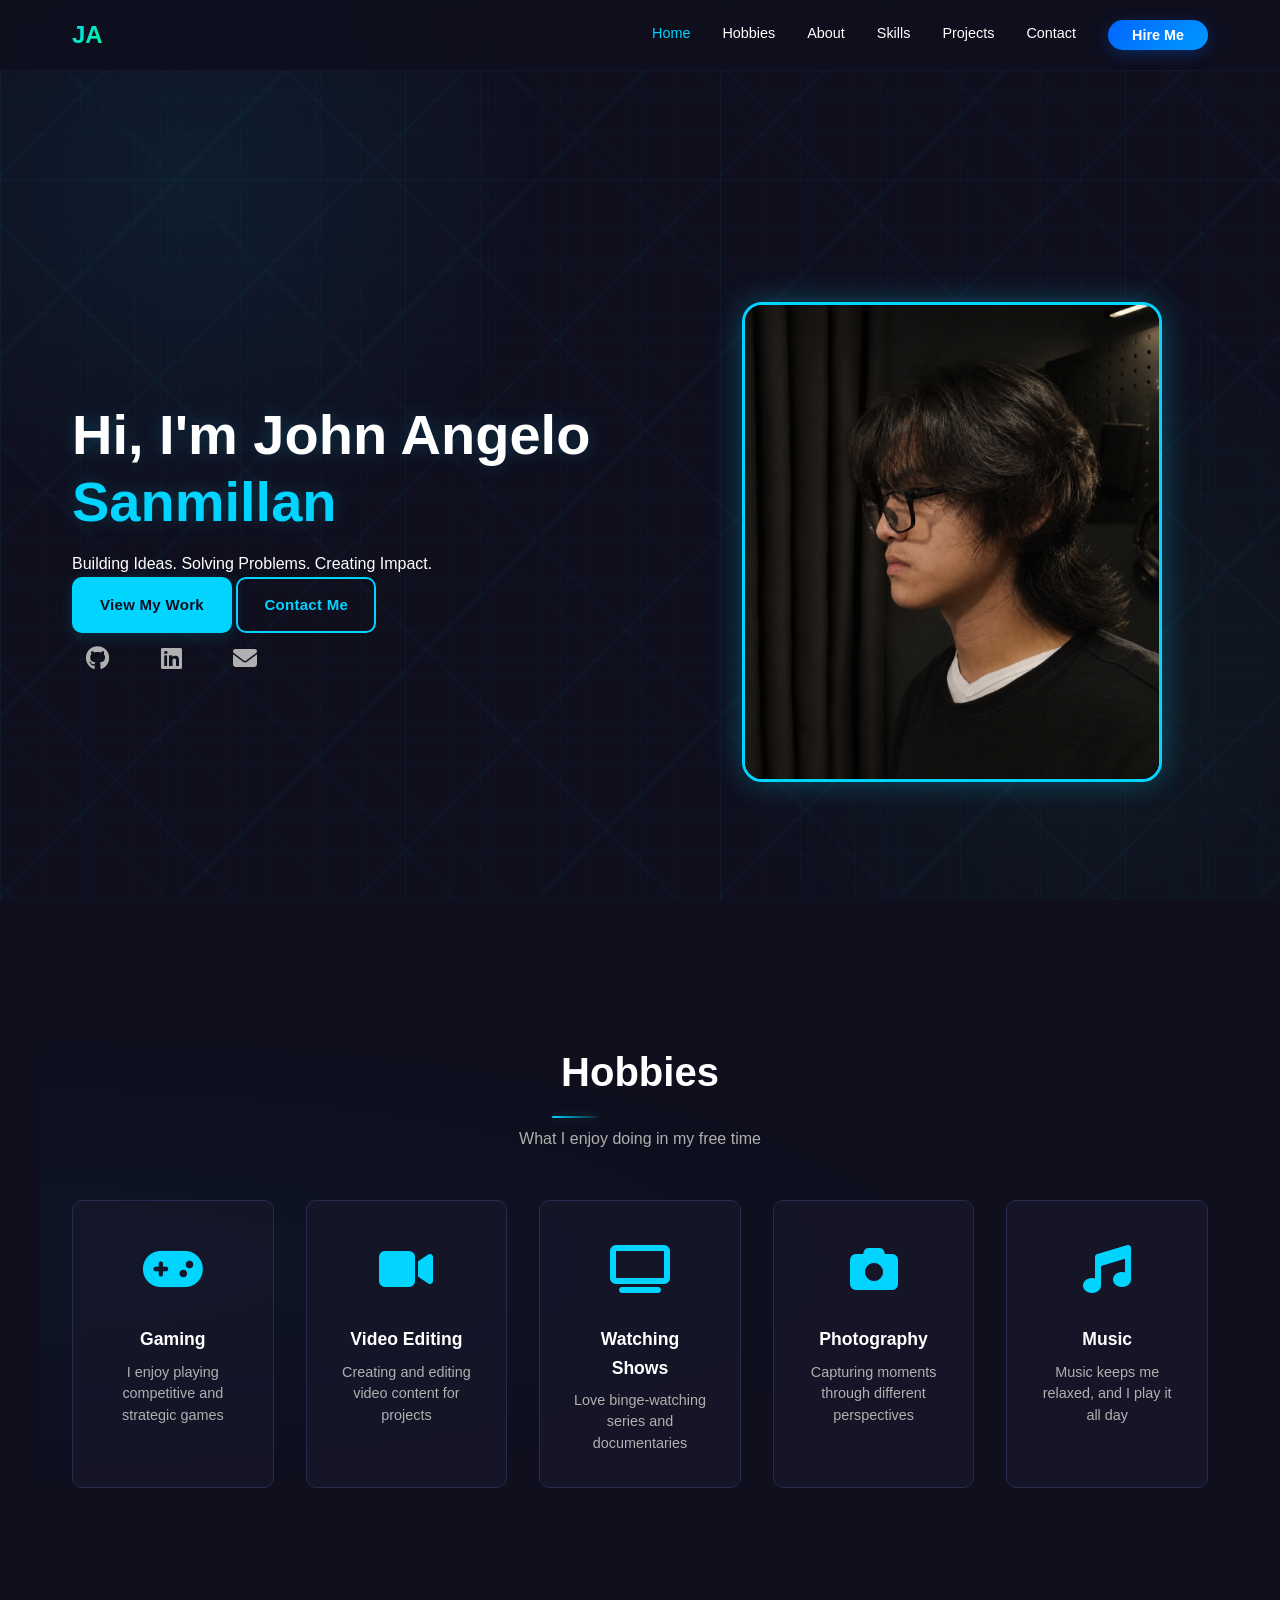
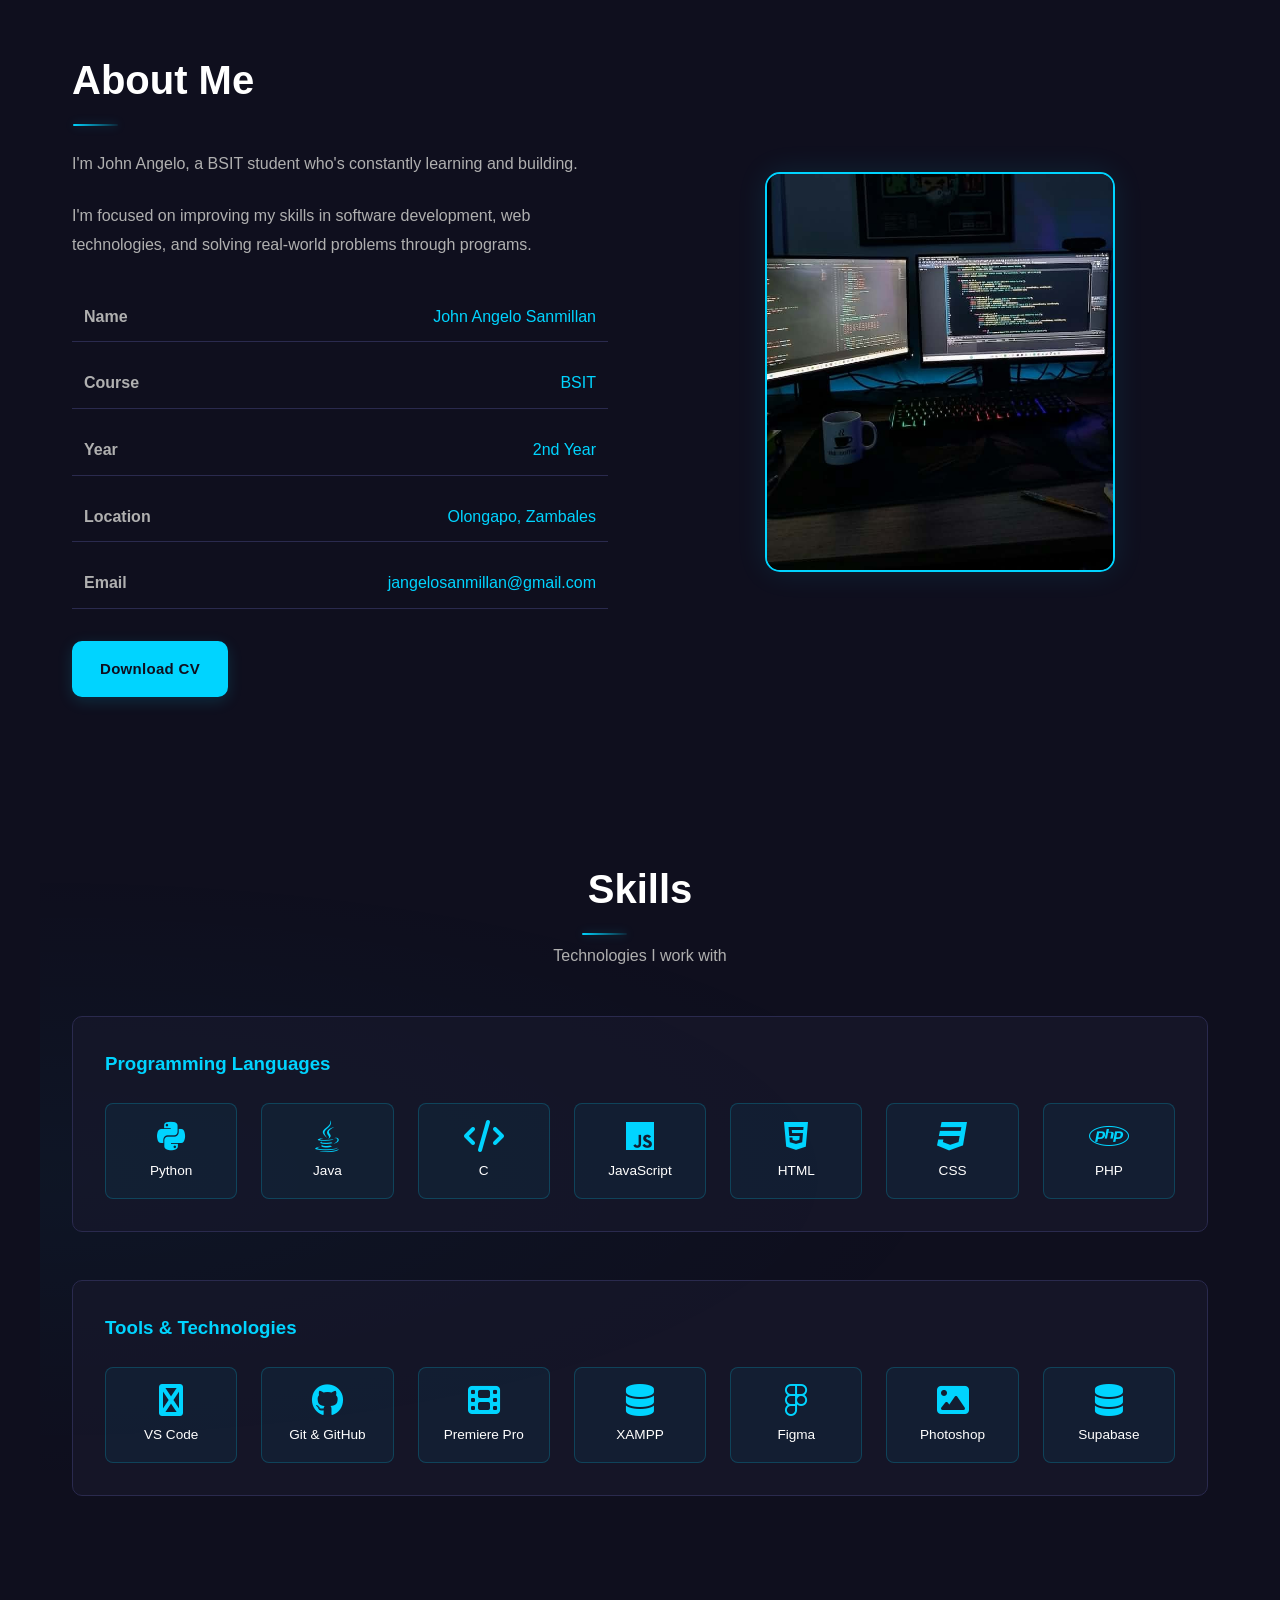
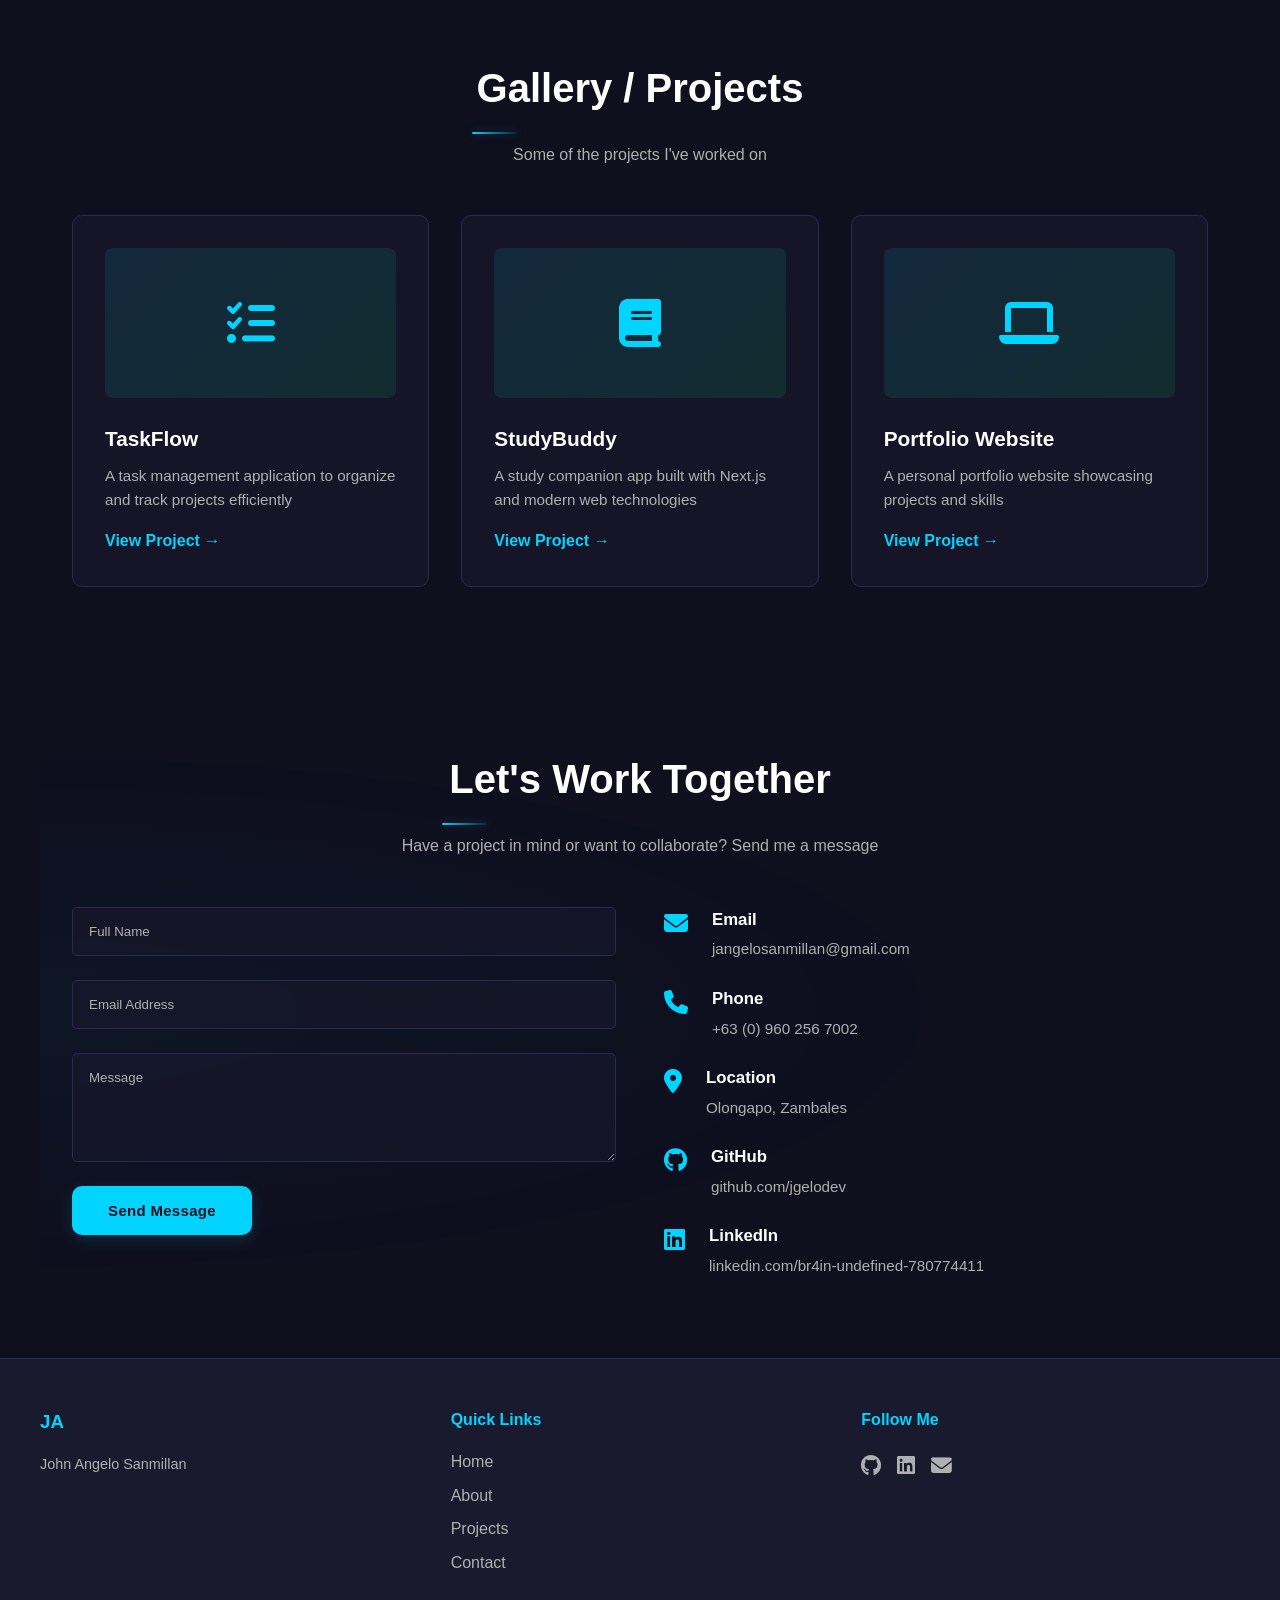
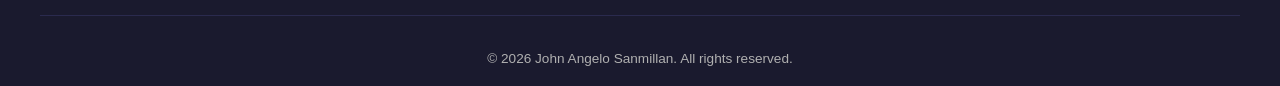
==== commit 2dd7a88e: "Update CV download link to PDF" ====
--- a/index.html
+++ b/index.html
@@ -121,7 +121,7 @@
                     <span class="value">jangelosanmillan@gmail.com</span>
                 </div>
             </div>
-            <a href="#" class="btn btn-primary">Download CV</a>
+            <a href="John Angelo Sanmillan - CV.pdf" download class="btn btn-primary">Download CV</a>
         </div>
         <div class="about-image">
     <img src="pcfr.jpg" alt="Dev Setup" class="image-placeholder">
--- a/styles.css
+++ b/styles.css
@@ -777,13 +777,31 @@
     width: 45px;
     height: 2px;
     margin-top: 12px;
-    background: linear-gradient(
-        90deg,
-        #00d4ff,
-        rgba(0, 212, 255, 0.1)
-    );
+    margin-left: 10px;  /* ← Change this number to move it left/right */
+    background: linear-gradient(90deg, #00d4ff, rgba(0, 212, 255, 0.1));
     border-radius: 2px;
     box-shadow: 0 0 10px rgba(0, 212, 255, 0.25);
+}
+
+/* Customize individual section underlines */
+.hobbies h2::after {
+    margin-left: 480px;
+}
+
+.about h2::after {
+    margin-left:1px;
+}
+
+.skills h2::after {
+    margin-left: 510px;
+}
+
+.projects h2::after {
+    margin-left: 400px;
+}
+
+.contact h2::after {
+    margin-left: 370px;
 }
 
 /* Responsive Design */
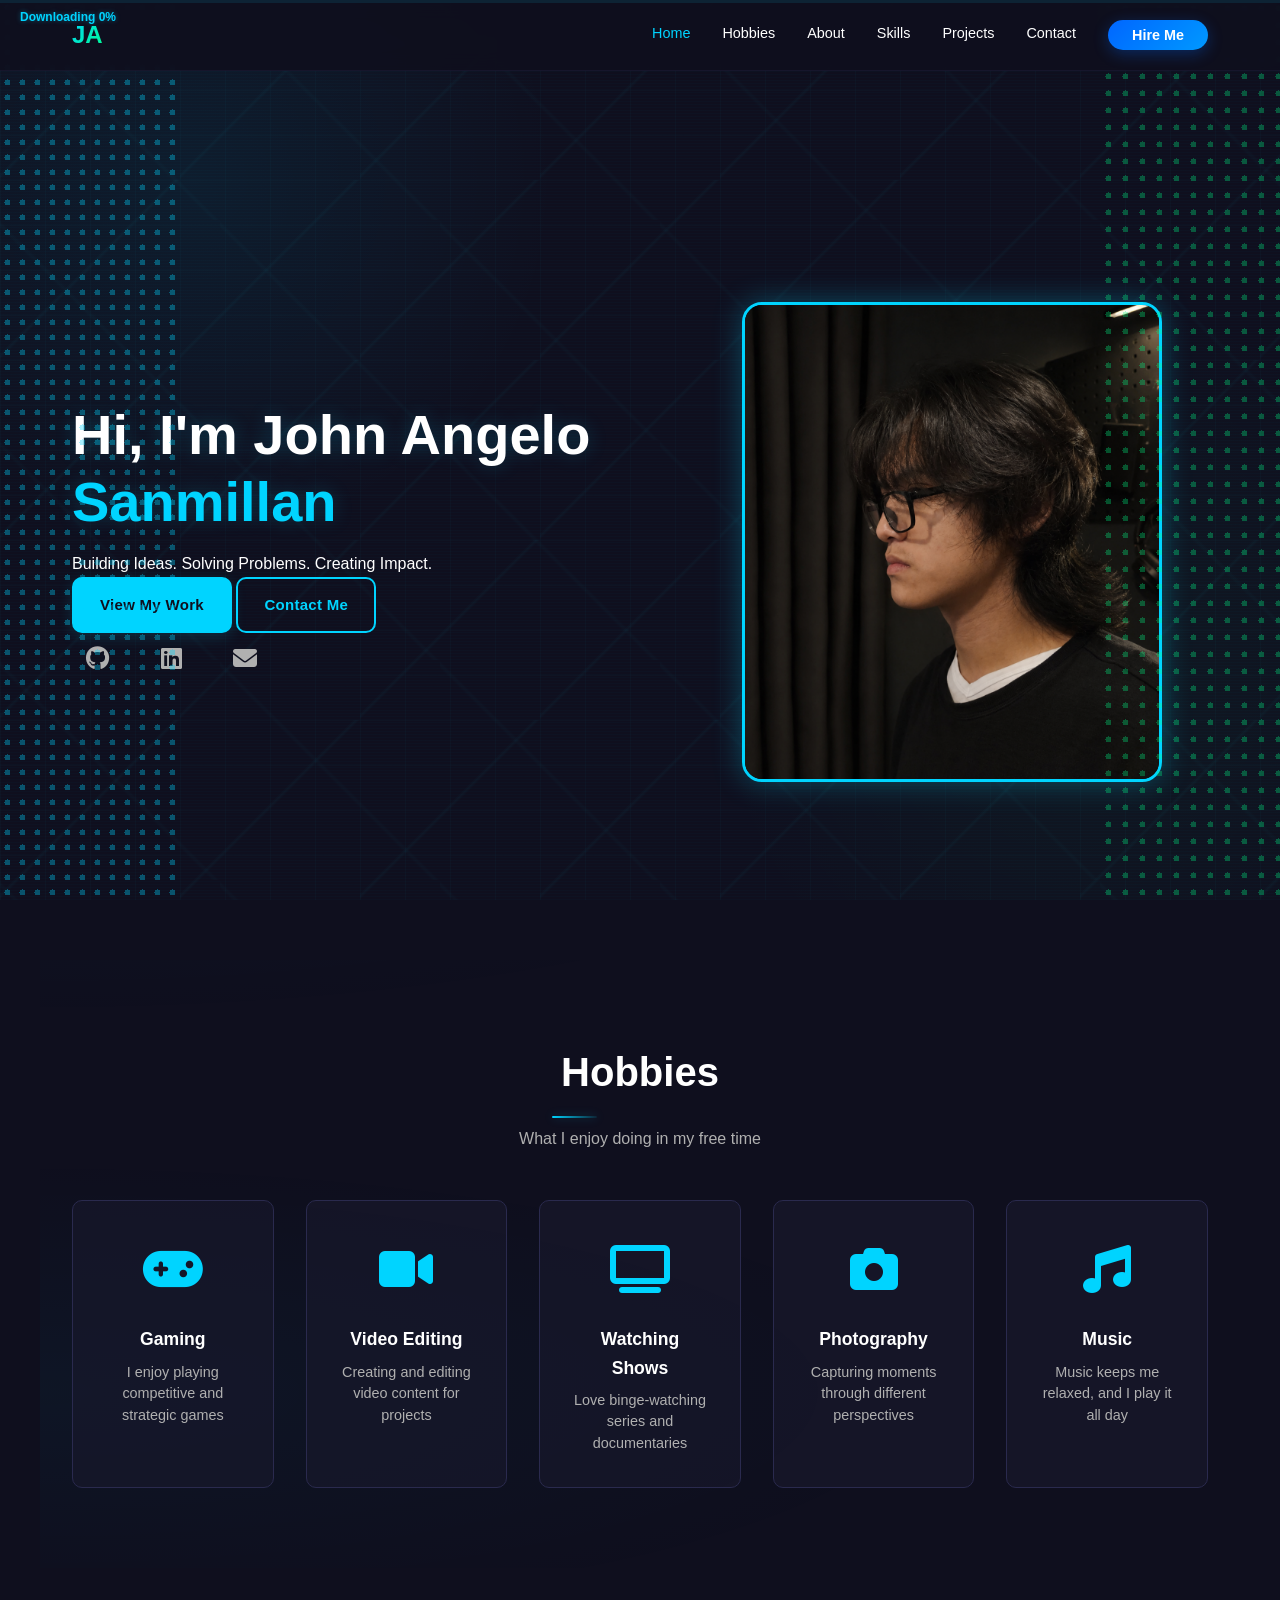
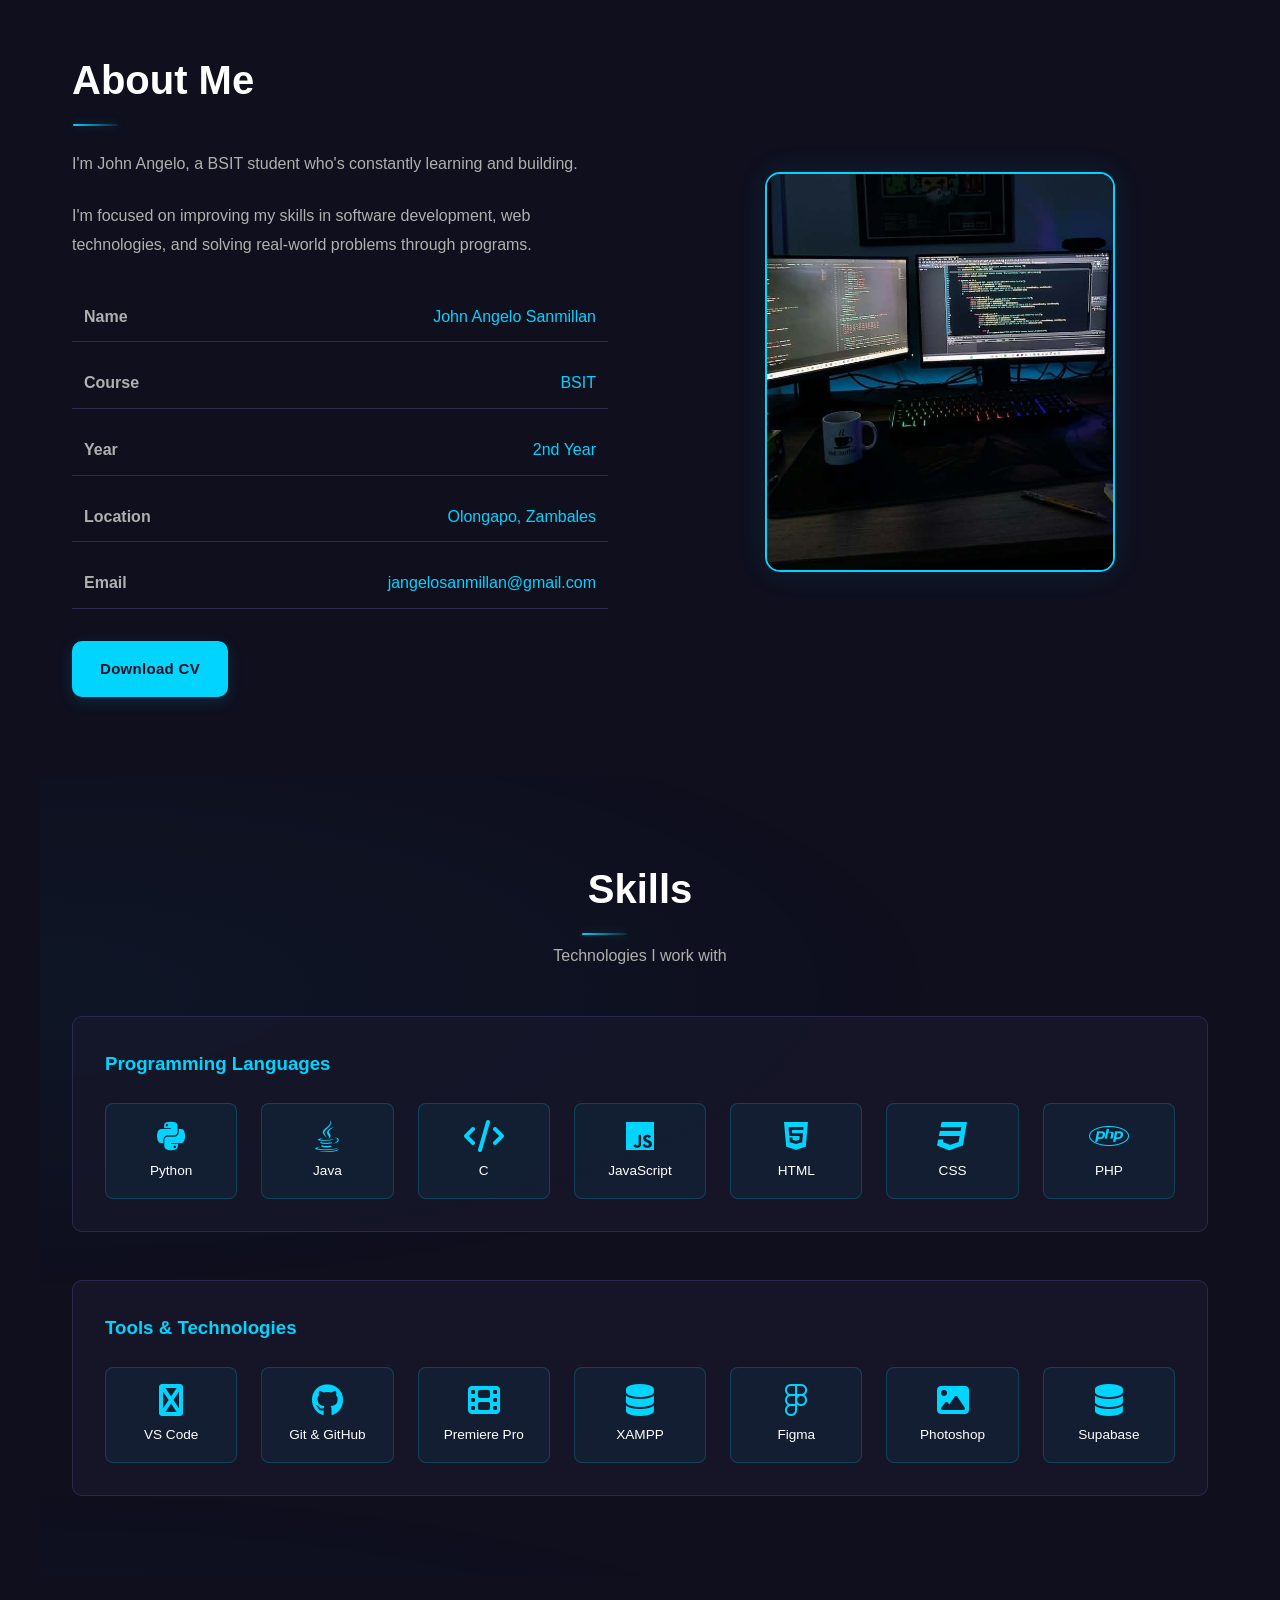
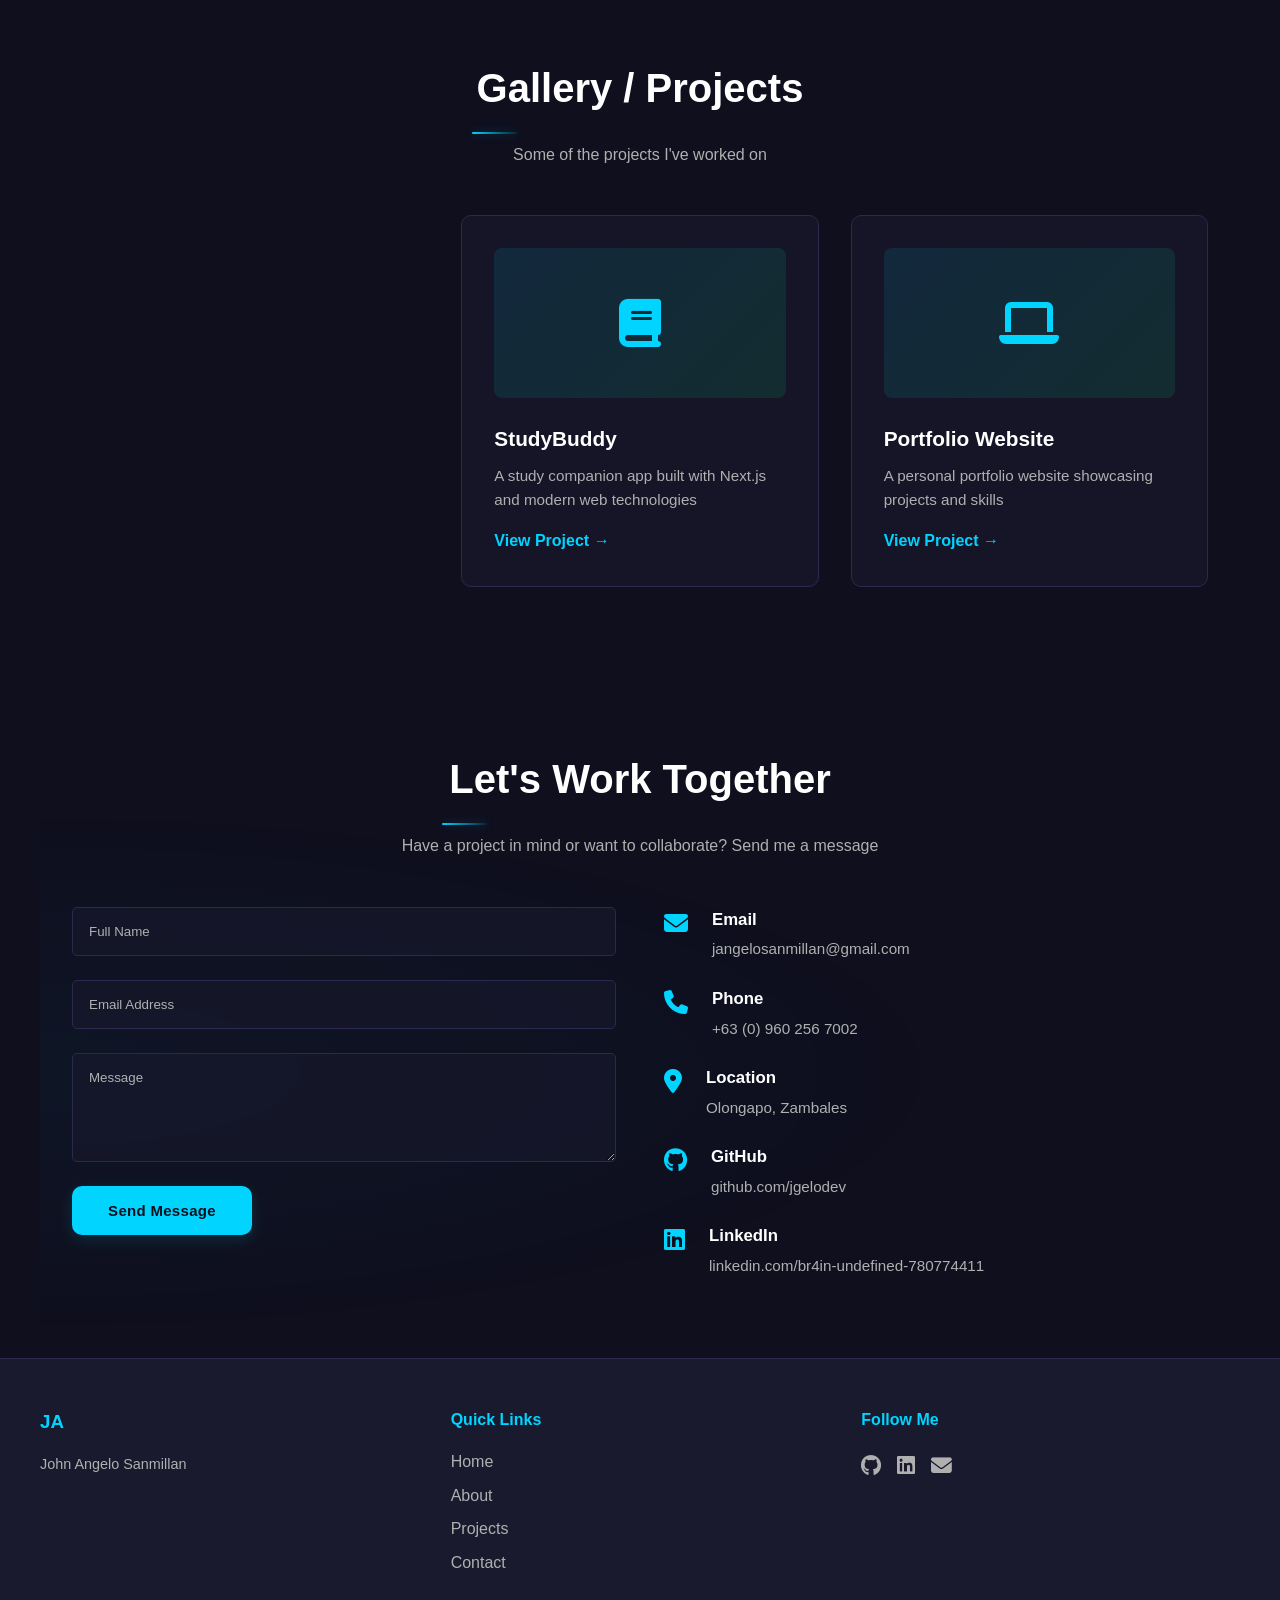
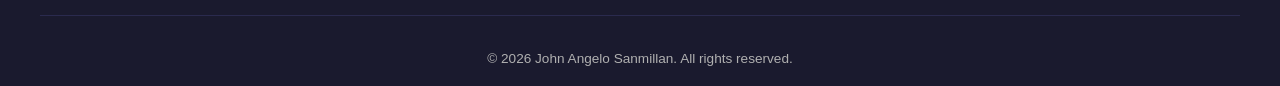
==== commit 3f6fc14f: "Add progress bar, constant glitch background effect, and downloading text" ====
--- a/index.html
+++ b/index.html
@@ -8,6 +8,11 @@
     <link rel="stylesheet" href="https://cdnjs.cloudflare.com/ajax/libs/font-awesome/6.4.0/css/all.min.css">
 </head>
 <body>
+    <!-- Scroll Progress Bar -->
+<div class="scroll-progress-bar">
+    <div class="progress-fill"></div>
+    <div class="progress-text">0%</div>
+</div>
     <!-- Navigation -->
     <nav class="navbar">
         <div class="nav-container">
--- a/styles.css
+++ b/styles.css
@@ -103,6 +103,168 @@
     z-index: -1;
 }
 
+/* INSANE GLITCH & COMIC BOOK VFX - Color Shifting Moving Circles */
+
+/* Neon glow circles - Left side (moves DOWN) */
+body::before {
+    content: '';
+    position: fixed;
+    left: 0;
+    top: 0;
+    width: 180px;
+    height: 100%;
+    background-image: 
+        radial-gradient(circle, rgba(0, 212, 255, 0.35) 3px, transparent 3px);
+    background-size: 15px 15px;
+    background-position: 0 0;
+    pointer-events: none;
+    z-index: 10;
+    animation: circlesDownColor 8s ease-in-out infinite;
+}
+
+/* Neon glow circles - Right side (moves UP) */
+html::after {
+    content: '';
+    position: fixed;
+    right: 0;
+    top: 0;
+    width: 180px;
+    height: 100%;
+    background-image: 
+        radial-gradient(circle, rgba(0, 255, 136, 0.3) 3px, transparent 3px);
+    background-size: 17px 17px;
+    background-position: 0 0;
+    pointer-events: none;
+    z-index: 10;
+    animation: circlesUpColor 8s ease-in-out infinite;
+}
+
+/* Subtle scanning lines - neon vibe */
+body::after {
+    content: '';
+    position: fixed;
+    top: 0;
+    left: 0;
+    width: 100%;
+    height: 100%;
+    background: 
+        repeating-linear-gradient(
+            0deg,
+            rgba(0, 212, 255, 0.02),
+            rgba(0, 212, 255, 0.02) 1px,
+            transparent 1px,
+            transparent 3px
+        );
+    pointer-events: none;
+    z-index: -1;
+    animation: subtleGlitch 6s ease-in-out infinite;
+}
+
+/* LEFT circles - moves DOWN + color shift */
+@keyframes circlesDownColor {
+    0% {
+        transform: translateY(0);
+        opacity: 0.25;
+        filter: drop-shadow(0 0 8px rgba(0, 212, 255, 0.4));
+    }
+    25% {
+        filter: drop-shadow(0 0 10px rgba(0, 212, 255, 0.6));
+    }
+    50% {
+        transform: translateY(30px);
+        opacity: 0.45;
+        filter: drop-shadow(0 0 12px rgba(0, 255, 136, 0.5));
+    }
+    75% {
+        filter: drop-shadow(0 0 10px rgba(0, 212, 255, 0.6));
+    }
+    100% {
+        transform: translateY(0);
+        opacity: 0.25;
+        filter: drop-shadow(0 0 8px rgba(0, 212, 255, 0.4));
+    }
+}
+
+/* RIGHT circles - moves UP + color shift */
+@keyframes circlesUpColor {
+    0% {
+        transform: translateY(0);
+        opacity: 0.2;
+        filter: drop-shadow(0 0 8px rgba(0, 255, 136, 0.4));
+    }
+    25% {
+        filter: drop-shadow(0 0 10px rgba(0, 255, 136, 0.6));
+    }
+    50% {
+        transform: translateY(-30px);
+        opacity: 0.4;
+        filter: drop-shadow(0 0 12px rgba(0, 212, 255, 0.5));
+    }
+    75% {
+        filter: drop-shadow(0 0 10px rgba(0, 255, 136, 0.6));
+    }
+    100% {
+        transform: translateY(0);
+        opacity: 0.2;
+        filter: drop-shadow(0 0 8px rgba(0, 255, 136, 0.4));
+    }
+}
+
+/* Subtle glitch scan lines */
+@keyframes subtleGlitch {
+    0%, 100% {
+        transform: translateY(0);
+        opacity: 0.02;
+    }
+    25% {
+        transform: translateY(2px);
+        opacity: 0.04;
+    }
+    50% {
+        transform: translateY(0);
+        opacity: 0.02;
+    }
+    75% {
+        transform: translateY(-2px);
+        opacity: 0.03;
+    }
+}
+
+
+
+
+
+/* Scroll Progress Bar */
+.scroll-progress-bar {
+    position: fixed;
+    top: 0;
+    left: 0;
+    width: 100%;
+    height: 3px;
+    background: rgba(0, 212, 255, 0.1);
+    z-index: 1001;
+    overflow: hidden;
+}
+
+.progress-fill {
+    height: 100%;
+    background: linear-gradient(90deg, #00d4ff, #00ff88);
+    width: 0%;
+    transition: width 0.1s ease;
+    box-shadow: 0 0 10px rgba(0, 212, 255, 0.6);
+}
+
+.progress-text {
+    position: fixed;
+    top: 8px;
+    left: 20px;
+    font-size: 0.75rem;
+    color: #00d4ff;
+    font-weight: bold;
+    z-index: 999;
+    text-shadow: 0 0 5px rgba(0, 212, 255, 0.4);
+}
+
 /* Navigation */
 .navbar {
     position: fixed;
@@ -927,4 +1089,5 @@
     .hamburger {
         display: none !important;
     }
-}+}
+
